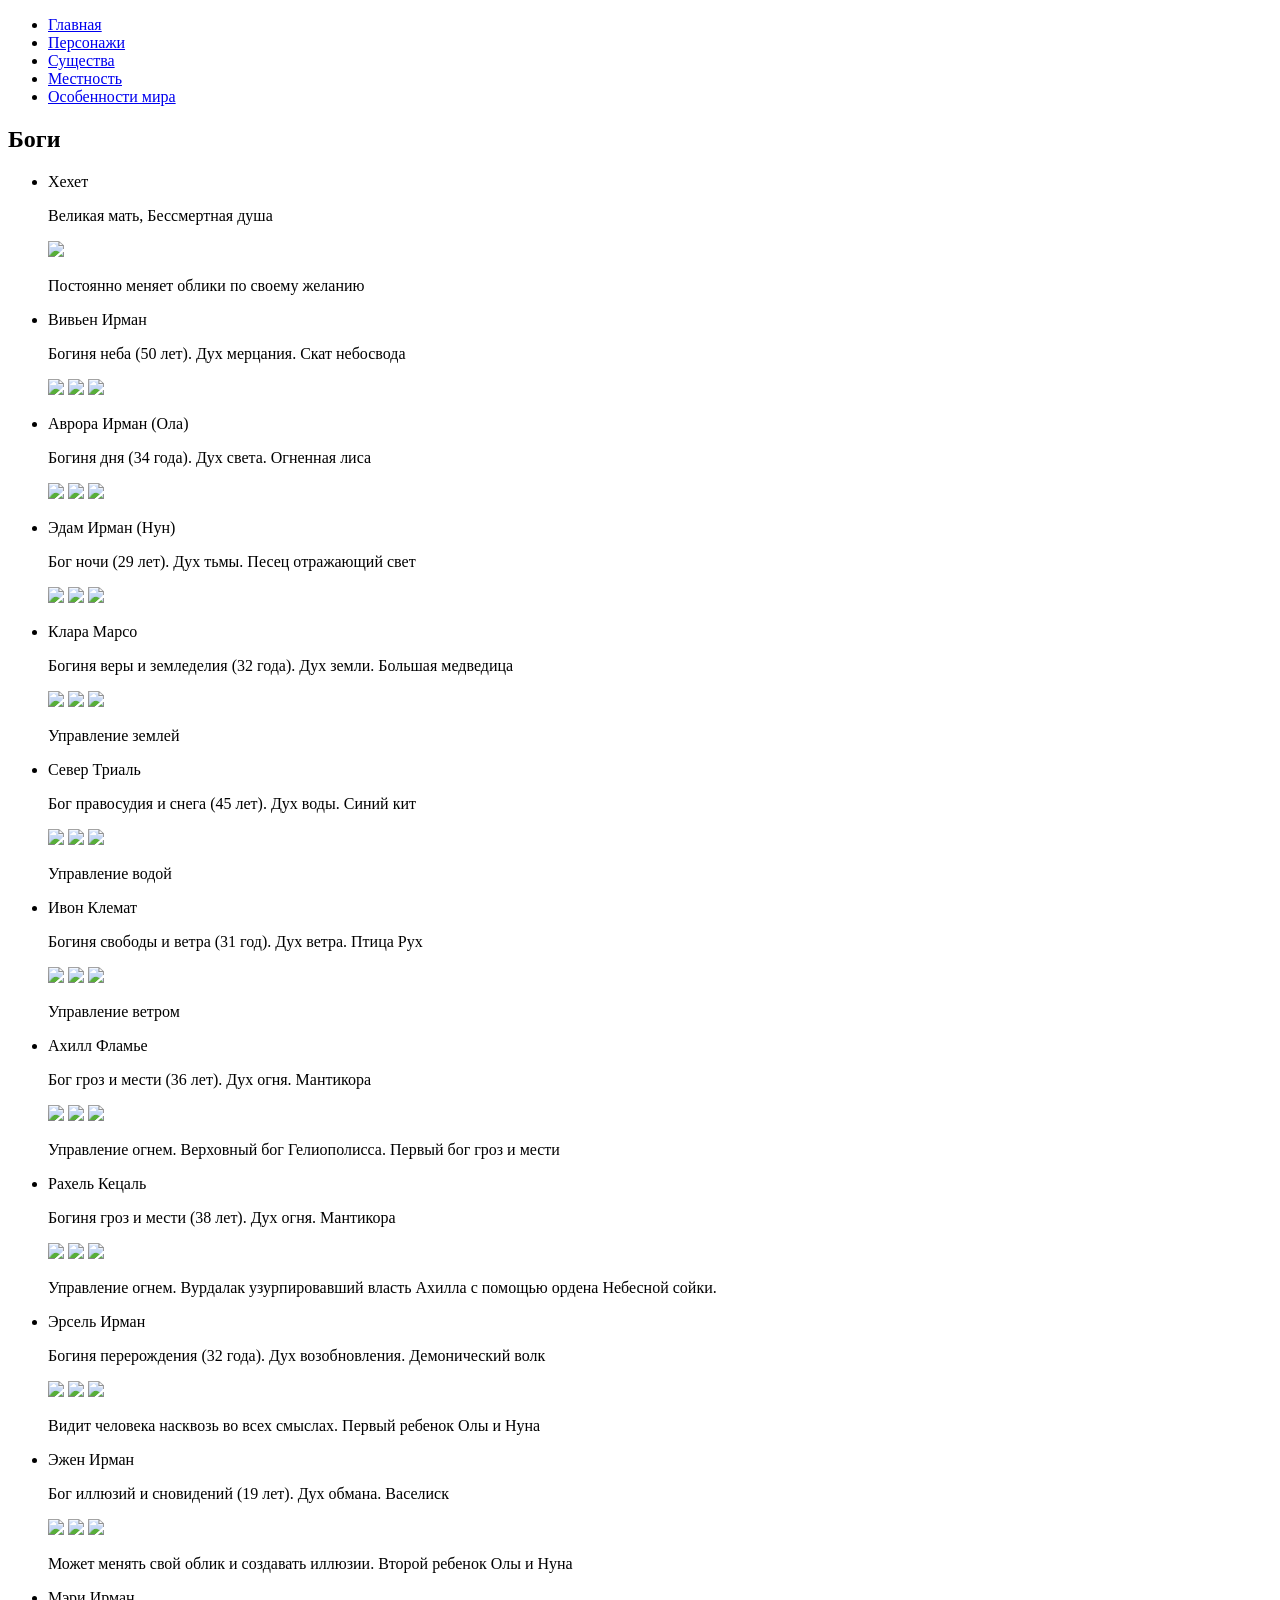
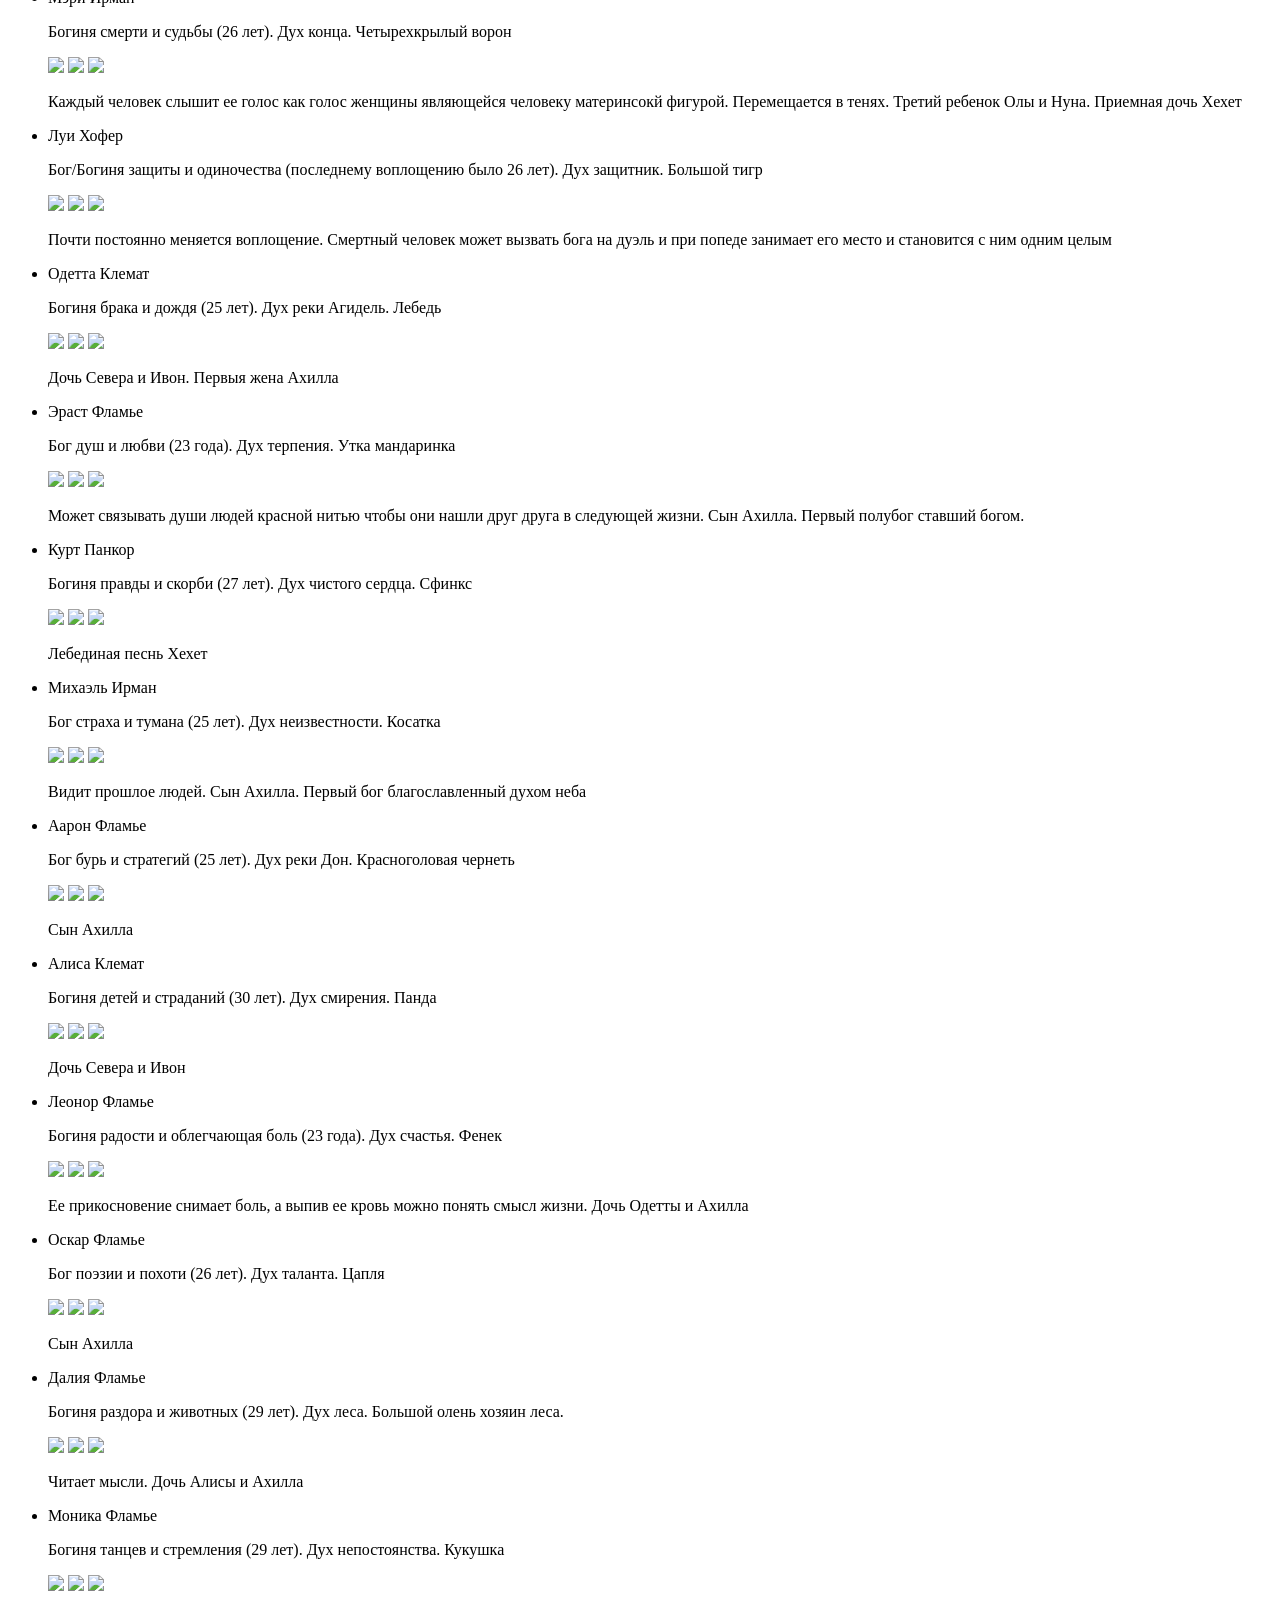
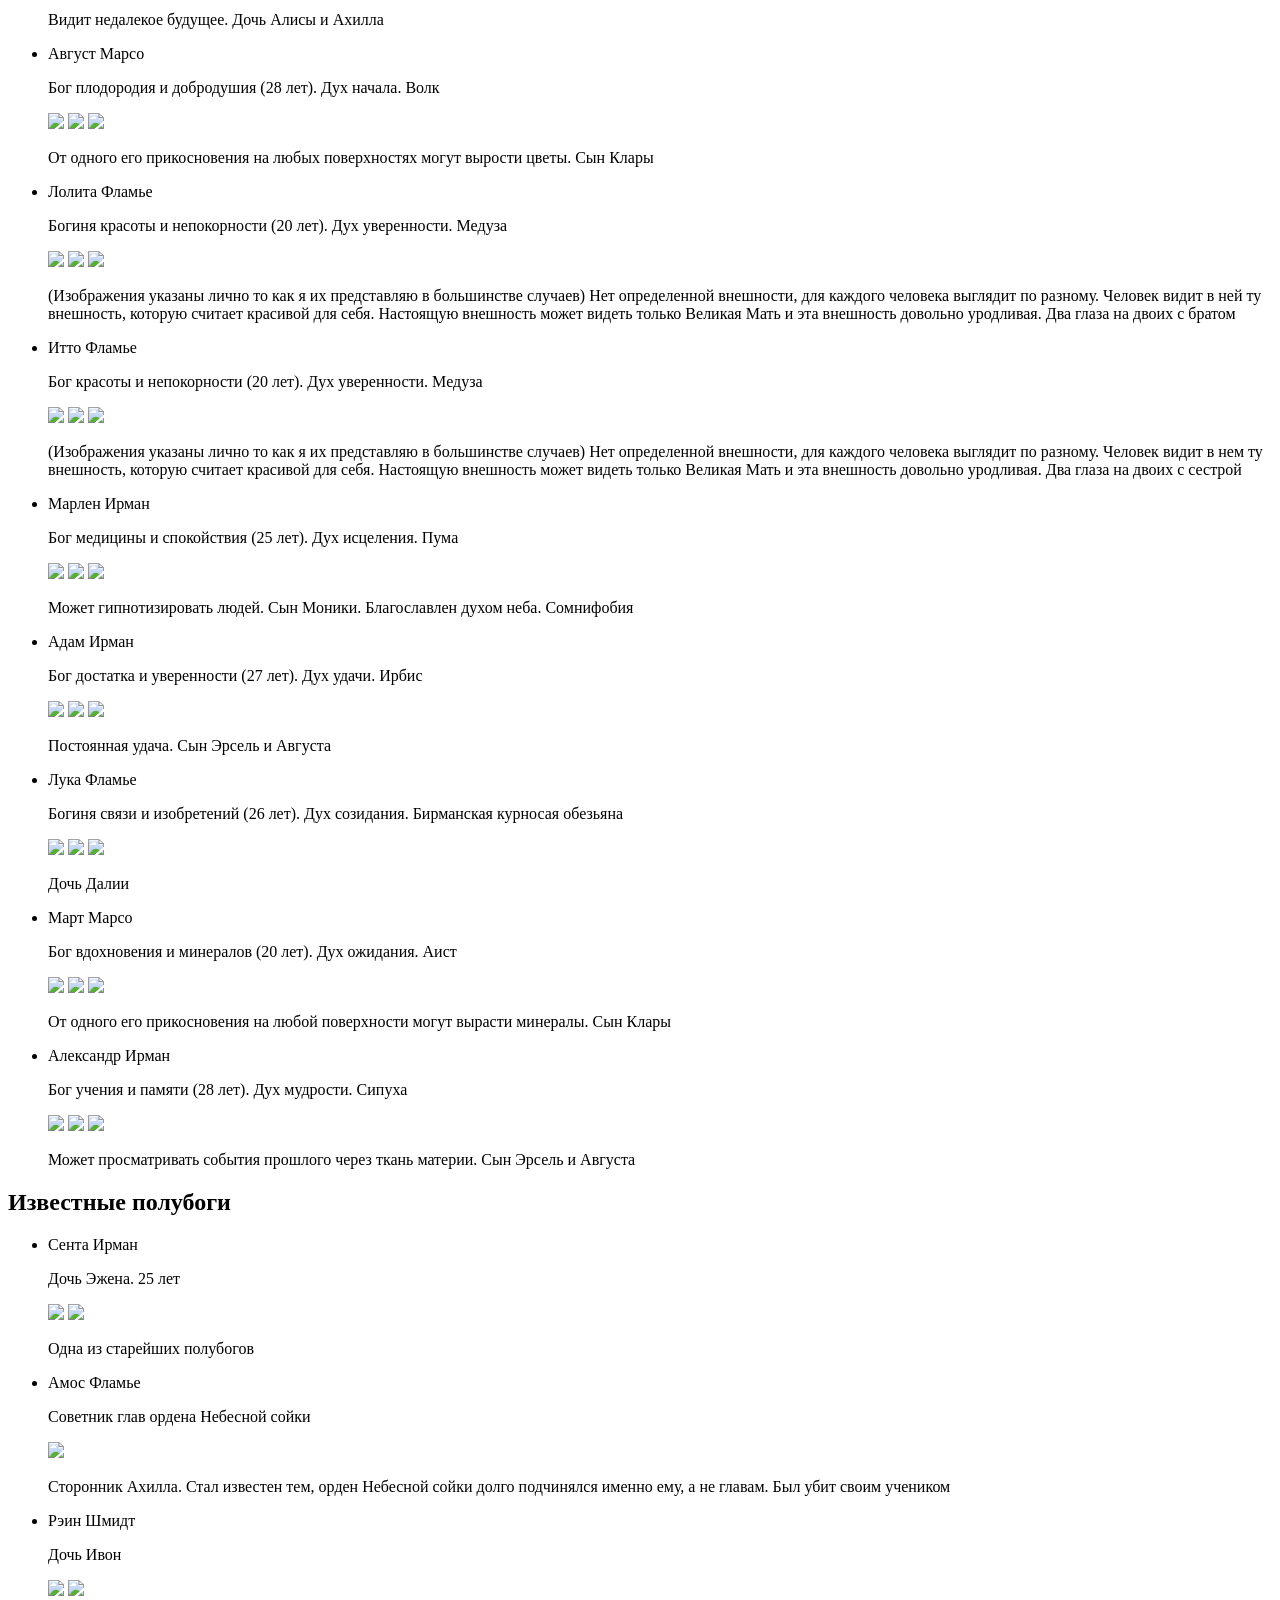
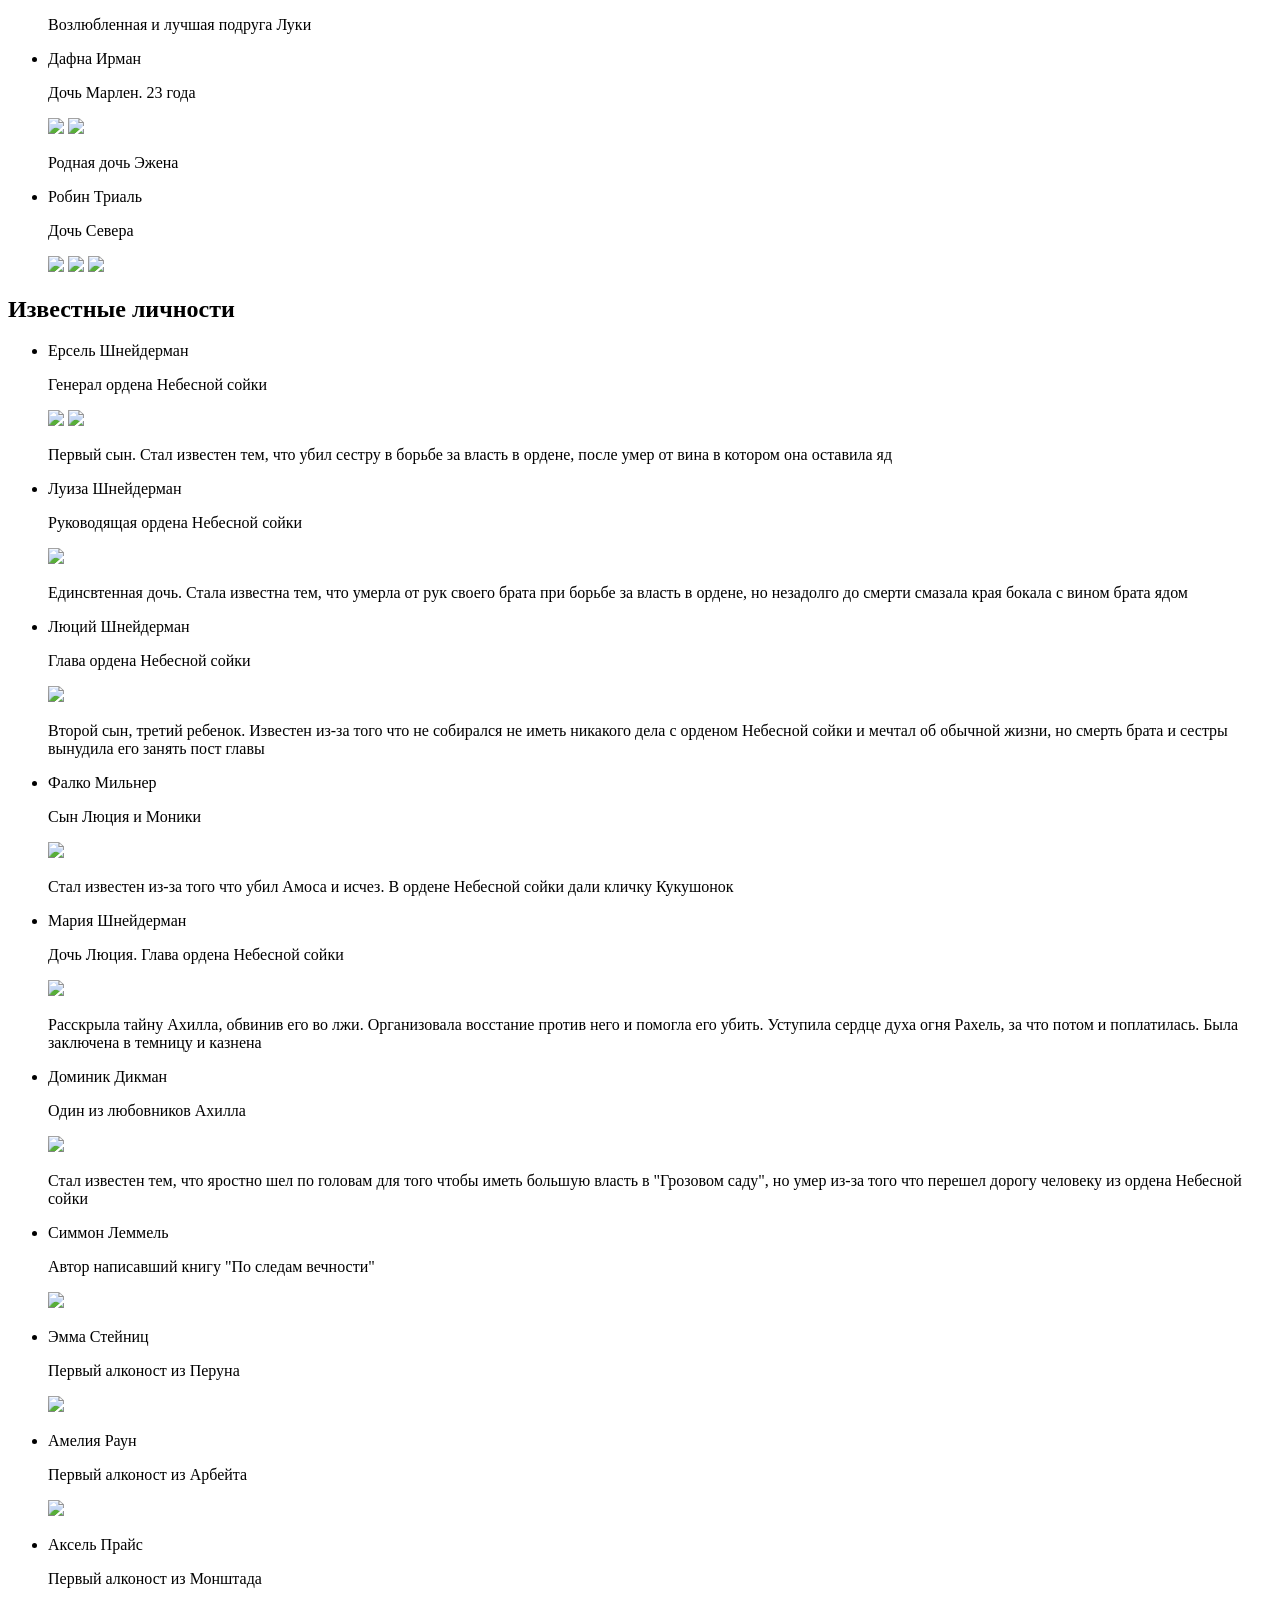
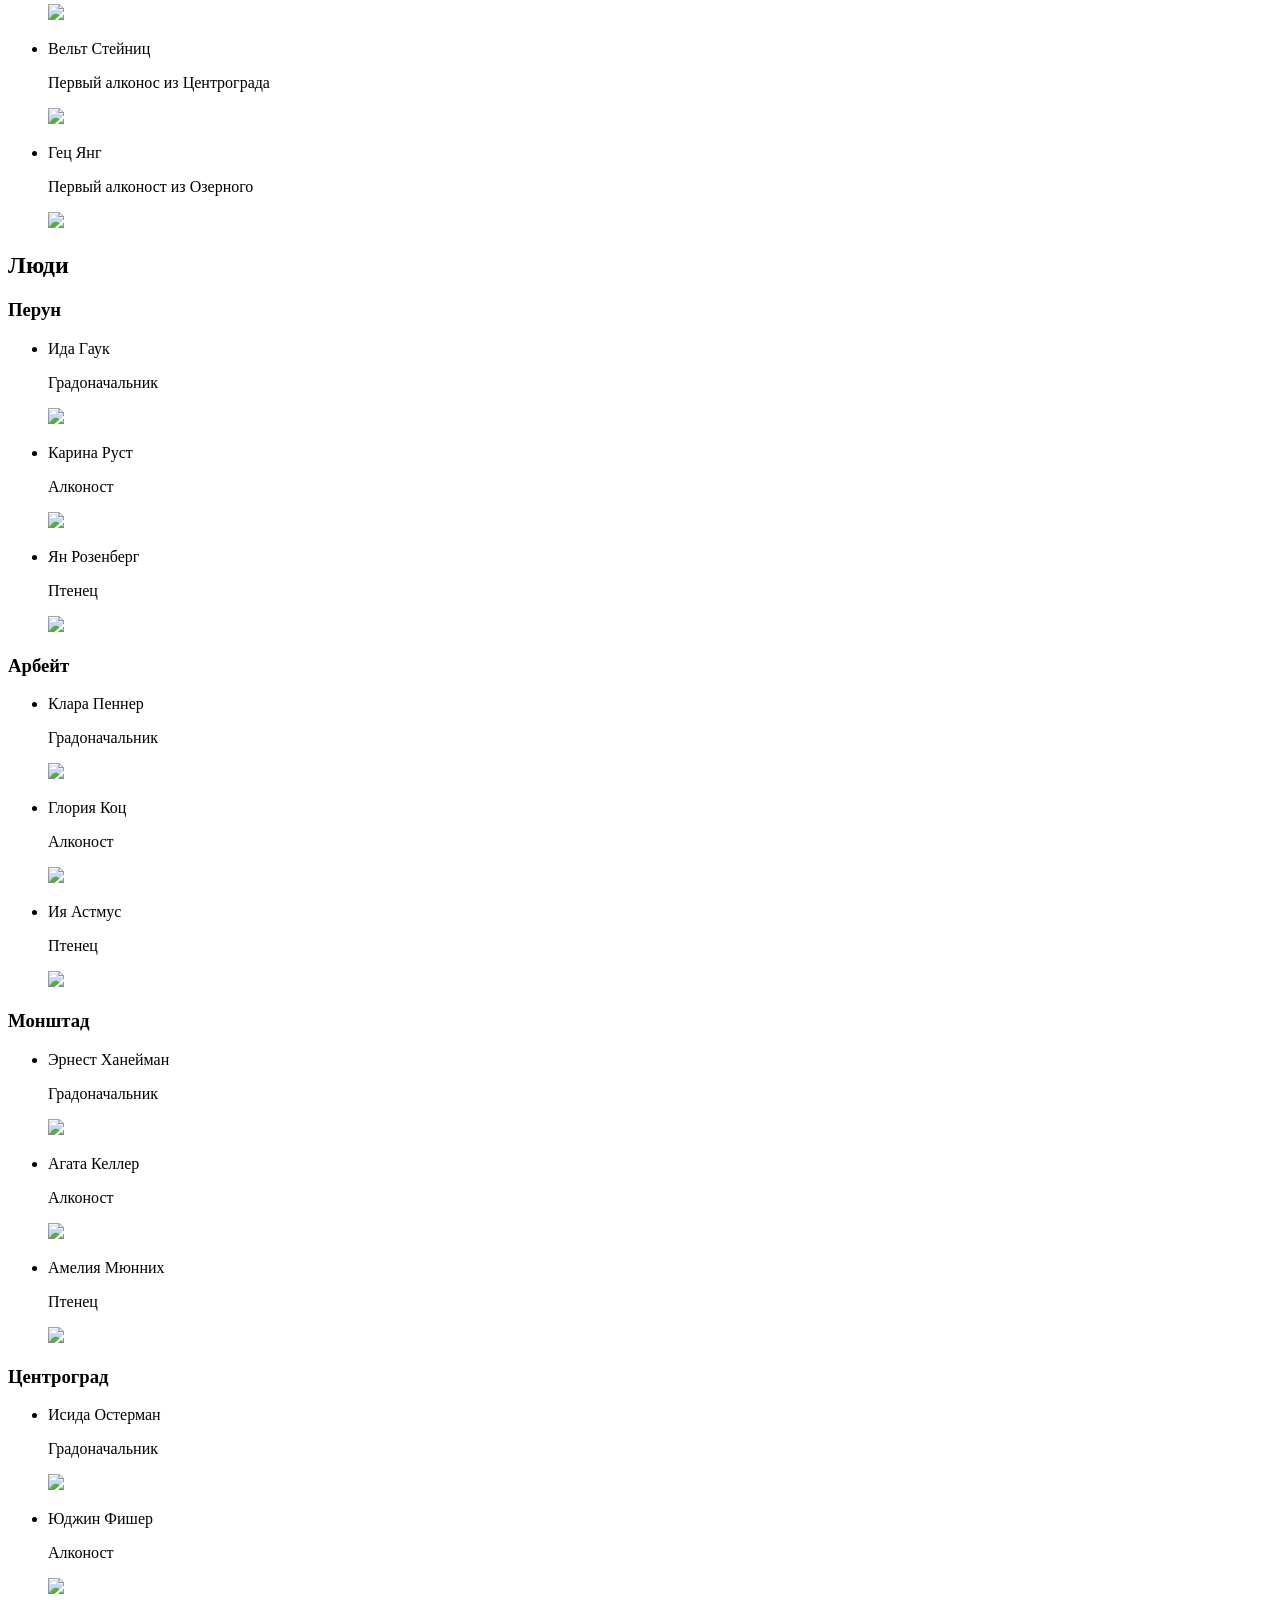
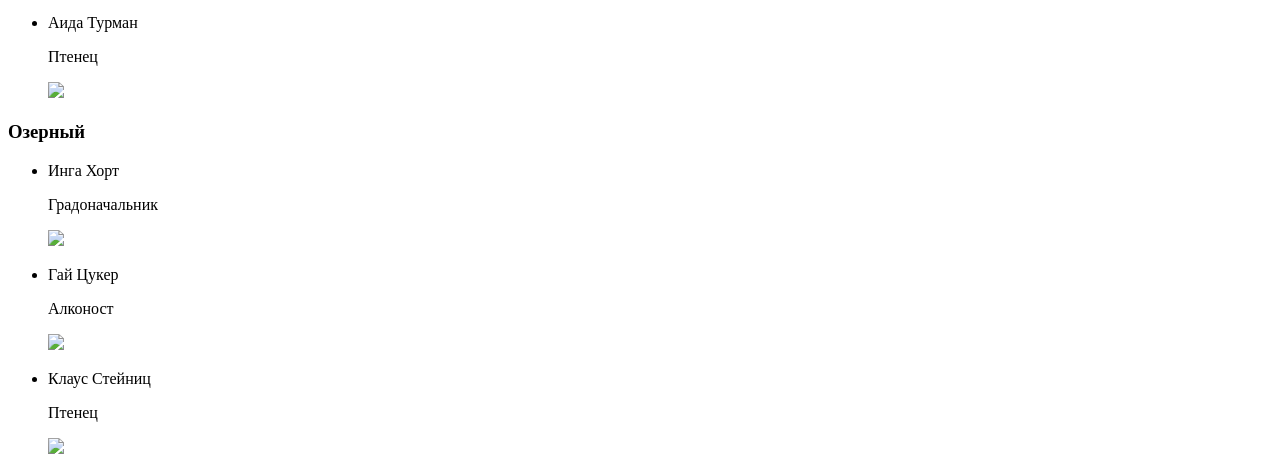
==== character.html @ 0b693012 "Странички" ====
<!DOCTYPE html>
<html lang="ru">
<head>
    <meta charset="UTF-8">
    <meta name="viewport" content="width=device-width, initial-scale=1.0">
    <title>Through the Mist to touch the Sea</title>
    <link rel="stylesheet" href="styles/styleMain.css">
    <link rel="stylesheet" href="styles/styleCharacter.css">
</head>
<body>
    <header>
        <div class="headerContant">
            <ul class="menu">
                <li><a class="menuLi" href="index.html">Главная</a></li>
                <li><a class="menuLi" href="character.html">Персонажи</a></li>
                <li><a class="menuLi" href="creatures.html">Существа</a></li>
                <li><a class="menuLi" href="terrain.html">Местность</a></li>
                <li><a class="menuLi" href="features.html">Особенности мира</a></li>
            </ul>
        </div>
    </header>
    <div>
        <h2>Боги</h2>
        <ul class="list">
            <li class="chr">
                <a class="name">Хехет</a>
                <p class="about">Великая мать, Бессмертная душа</p>
                <img src="images/Hehet.jpg" class="appearance">
                <img src="" class="other"> <!--может быть не заполнено-->
                <p class="maybe">Постоянно меняет облики по своему желанию</p> <!--может быть не заполнено-->
            </li>
            <li class="chr">
                <a class="name">Вивьен Ирман</a>
                <p class="about">Богиня неба (50 лет). Дух мерцания. Скат небосвода</p>
                <img src="image/Viv.jpg" class="appearance">
                <img src="image/VivEye.jpg" class="eyes">
                <img src="image/skat.jpg" class="animal">
                <img src="" class="other"> <!--может быть не заполнено-->
                <p class="maybe"></p> <!--может быть не заполнено-->
            </li>
            <li class="chr">
                <a class="name">Аврора Ирман (Ола)</a>
                <p class="about">Богиня дня (34 года). Дух света. Огненная лиса</p>
                <img src="images/Avrora.jpg" class="appearance">
                <img src="images/AvroraEye.jpg" class="eyes">
                <img src="images/fireFox.jpg" class="animal">
                <img src="" class="other"> <!--может быть не заполнено-->
                <p class="maybe"></p> <!--может быть не заполнено-->
            </li>
            <li class="chr">
                <a class="name">Эдам Ирман (Нун)</a>
                <p class="about">Бог ночи (29 лет). Дух тьмы. Песец отражающий свет</p>
                <img src="images/Edam.jpg" class="appearance">
                <img src="images/EdamEye.jpg" class="eyes">
                <img src="image/snowFox.jpg" class="animal">
                <img src="" class="other"> <!--может быть не заполнено-->
                <p class="maybe"></p> <!--может быть не заполнено-->
            </li>
            <li class="chr">
                <a class="name">Клара Марсо</a>
                <p class="about">Богиня веры и земледелия (32 года). Дух земли. Большая медведица</p>
                <img src="images/Clara.jpg" class="appearance">
                <img src="images/ClaraEye.jpg" class="eyes">
                <img src="images/bigBear.jpg" class="animal">
                <img src="" class="other"> <!--может быть не заполнено-->
                <p class="maybe">Управление землей</p> <!--может быть не заполнено-->
            </li>
            <li class="chr">
                <a class="name">Север Триаль</a>
                <p class="about">Бог правосудия и снега (45 лет). Дух воды. Синий кит</p>
                <img src="image/Sever.jpg" class="appearance">
                <img src="image/SeverEye.jpg" class="eyes">
                <img src="images/blueKit.jpg" class="animal">
                <img src="" class="other"> <!--может быть не заполнено-->
                <p class="maybe">Управление водой</p> <!--может быть не заполнено-->
            </li>
            <li class="chr">
                <a class="name">Ивон Клемат</a>
                <p class="about">Богиня свободы и ветра (31 год). Дух ветра. Птица Рух</p>
                <img src="images/Ivon.jpg" class="appearance">
                <img src="images/IvonEye.jpg" class="eyes">
                <img src="image/Ruch.jpg" class="animal">
                <img src="" class="other"> <!--может быть не заполнено-->
                <p class="maybe">Управление ветром</p> <!--может быть не заполнено-->
            </li>
            <li class="chr">
                <a class="name">Ахилл Фламье</a>
                <p class="about">Бог гроз и мести (36 лет). Дух огня. Мантикора</p>
                <img src="images/Ahill.jpg" class="appearance">
                <img src="images/AhillEye.jpg" class="eyes">
                <img src="image/mantikora.jpg" class="animal">
                <img src="" class="other"> <!--может быть не заполнено-->
                <p class="maybe">Управление огнем. Верховный бог Гелиополисса. Первый бог гроз и мести</p> <!--может быть не заполнено-->
            </li>
            <li class="chr">
                <a class="name">Рахель Кецаль</a>
                <p class="about">Богиня гроз и мести (38 лет). Дух огня. Мантикора</p>
                <img src="image/Rahel.jpg" class="appearance">
                <img src="images/AhillEye.jpg" class="eyes">
                <img src="image/mantikora.jpg" class="animal">
                <img src="" class="other"> <!--может быть не заполнено-->
                <p class="maybe">Управление огнем. Вурдалак узурпировавший власть Ахилла с помощью ордена Небесной сойки.</p> <!--может быть не заполнено-->
            </li>
            <li class="chr">
                <a class="name">Эрсель Ирман</a>
                <p class="about">Богиня перерождения (32 года). Дух возобновления. Демонический волк</p>
                <img src="images/Ersel.jpg"" class="appearance">
                <img src="images/ErselEye.jpg" class="eyes">
                <img src="images/DemonVolf.jpg" class="animal">
                <img src="" class="other"> <!--может быть не заполнено-->
                <p class="maybe">Видит человека насквозь во всех смыслах. Первый ребенок Олы и Нуна</p> <!--может быть не заполнено-->
            </li>
            <li class="chr">
                <a class="name">Эжен Ирман</a>
                <p class="about">Бог иллюзий и сновидений (19 лет). Дух обмана. Васелиск</p>
                <img src="images/Ejen.jpg" class="appearance">
                <img src="images/EjenEye.jpg" class="eyes">
                <img src="image/Vaselisk.jpg" class="animal">
                <img src="" class="other"> <!--может быть не заполнено-->
                <p class="maybe">Может менять свой облик и создавать иллюзии. Второй ребенок Олы и Нуна</p> <!--может быть не заполнено-->
            </li>
            <li class="chr">
                <a class="name">Мэри Ирман</a>
                <p class="about">Богиня смерти и судьбы (26 лет). Дух конца. Четырехкрылый ворон</p>
                <img src="image/Meri.jpg" class="appearance">
                <img src="image/MeriEye.jpg" class="eyes">
                <img src="images/Crov.jpg" class="animal">
                <img src="" class="other"> <!--может быть не заполнено-->
                <p class="maybe">Каждый человек слышит ее голос как голос женщины являющейся человеку материнсокй фигурой. Перемещается в тенях. Третий ребенок Олы и Нуна. Приемная дочь Хехет</p> <!--может быть не заполнено-->
            </li>
            <li class="chr">
                <a class="name">Луи Хофер</a>
                <p class="about">Бог/Богиня защиты и одиночества (последнему воплощению было 26 лет). Дух защитник. Большой тигр</p>
                <img src="image/Lui.jpg" class="appearance">
                <img src="image/LuiEye.jpg" class="eyes">
                <img src="image/tigar.jpg" class="animal">
                <img src="" class="other"> <!--может быть не заполнено-->
                <p class="maybe">Почти постоянно меняется воплощение. Смертный человек может вызвать бога на дуэль и при попеде занимает его место и становится с ним одним целым</p> <!--может быть не заполнено-->
            </li>
            <li class="chr">
                <a class="name">Одетта Клемат</a>
                <p class="about">Богиня брака и дождя (25 лет). Дух реки Агидель. Лебедь</p>
                <img src="image/Odetta.jpg" class="appearance">
                <img src="image/OdettaEye.jpg" class="eyes">
                <img src="image/Sworm.jpg" class="animal">
                <img src="" class="other"> <!--может быть не заполнено-->
                <p class="maybe">Дочь Севера и Ивон. Первыя жена Ахилла</p> <!--может быть не заполнено-->
            </li>
            <li class="chr">
                <a class="name">Эраст Фламье</a>
                <p class="about">Бог душ и любви (23 года). Дух терпения. Утка мандаринка</p>
                <img src="images/Erast.jpg" class="appearance">
                <img src="images/ErastEye.jpg" class="eyes">
                <img src="image/Mandarinka.jpg" class="animal">
                <img src="" class="other"> <!--может быть не заполнено-->
                <p class="maybe">Может связывать души людей красной нитью чтобы они нашли друг друга в следующей жизни. Сын Ахилла. Первый полубог ставший богом.</p> <!--может быть не заполнено-->
            </li>
            <li class="chr">
                <a class="name">Курт Панкор</a>
                <p class="about">Богиня правды и скорби (27 лет). Дух чистого сердца. Сфинкс</p>
                <img src="images/Curt.jpg" class="appearance">
                <img src="images/CurtEye.jpg" class="eyes">
                <img src="image/Sphynx.jpg" class="animal">
                <img src="" class="other"> <!--может быть не заполнено-->
                <p class="maybe">Лебединая песнь Хехет</p> <!--может быть не заполнено-->
            </li>
            <li class="chr">
                <a class="name">Михаэль Ирман</a>
                <p class="about">Бог страха и тумана (25 лет). Дух неизвестности. Косатка</p>
                <img src="image/Mihael.jpg" class="appearance">
                <img src="image/MichaelEye.jpg" class="eyes">
                <img src="image/orca.jpg" class="animal">
                <img src="" class="other"> <!--может быть не заполнено-->
                <p class="maybe">Видит прошлое людей. Сын Ахилла. Первый бог благославленный духом неба</p> <!--может быть не заполнено-->
            </li>
            <li class="chr">
                <a class="name">Аарон Фламье</a>
                <p class="about">Бог бурь и стратегий (25 лет). Дух реки Дон. Красноголовая чернеть</p>
                <img src="images/Aaron.jpg" class="appearance">
                <img src="images/AaronEye.jpg" class="eyes">
                <img src="images/Chernet.jpg" class="animal">
                <img src="" class="other"> <!--может быть не заполнено-->
                <p class="maybe">Сын Ахилла</p> <!--может быть не заполнено-->
            </li>
            <li class="chr">
                <a class="name">Алиса Клемат</a>
                <p class="about">Богиня детей и страданий (30 лет). Дух смирения. Панда</p>
                <img src="images/Alice.jpg" class="appearance">
                <img src="images/AliceEye.jpg" class="eyes">
                <img src="image/Panda.jpg" class="animal">
                <img src="" class="other"> <!--может быть не заполнено-->
                <p class="maybe">Дочь Севера и Ивон</p> <!--может быть не заполнено-->
            </li>
            <li class="chr">
                <a class="name">Леонор Фламье</a>
                <p class="about">Богиня радости и облегчающая боль (23 года). Дух счастья. Фенек</p>
                <img src="images/Leonor.jpg" class="appearance">
                <img src="images/LeonorEye.jpg" class="eyes">
                <img src="images/fenek.jpg" class="animal">
                <img src="" class="other"> <!--может быть не заполнено-->
                <p class="maybe">Ее прикосновение снимает боль, а выпив ее кровь можно понять смысл жизни. Дочь Одетты и Ахилла</p> <!--может быть не заполнено-->
            </li>
            <li class="chr">
                <a class="name">Оскар Фламье</a>
                <p class="about">Бог поэзии и похоти (26 лет). Дух таланта. Цапля</p>
                <img src="image/Oskar.jpg" class="appearance">
                <img src="image/OskarEye.jpg" class="eyes">
                <img src="image/qaplya.jpg" class="animal">
                <img src="" class="other"> <!--может быть не заполнено-->
                <p class="maybe">Сын Ахилла</p> <!--может быть не заполнено-->
            </li>
            <li class="chr">
                <a class="name">Далия Фламье</a>
                <p class="about">Богиня раздора и животных (29 лет). Дух леса. Большой олень хозяин леса.</p>
                <img src="images/Dalia.jpg" class="appearance">
                <img src="images/DaliaEye.jpg" class="eyes">
                <img src="images/HostOfForest.jpg" class="animal">
                <img src="" class="other"> <!--может быть не заполнено-->
                <p class="maybe">Читает мысли. Дочь Алисы и Ахилла</p> <!--может быть не заполнено-->
            </li>
            <li class="chr">
                <a class="name">Моника Фламье</a>
                <p class="about">Богиня танцев и стремления (29 лет). Дух непостоянства. Кукушка</p>
                <img src="image/Monika.jpg" class="appearance">
                <img src="image/MonikaEye.jpg" class="eyes">
                <img src="images/Kukushka.jpg" class="animal">
                <img src="" class="other"> <!--может быть не заполнено-->
                <p class="maybe">Видит недалекое будущее. Дочь Алисы и Ахилла</p> <!--может быть не заполнено-->
            </li>
            <li class="chr">
                <a class="name">Август Марсо</a>
                <p class="about">Бог плодородия и добродушия (28 лет). Дух начала. Волк</p>
                <img src="images/Avgust.jpg" class="appearance">
                <img src="images/AvgustEye.jpg" class="eyes">
                <img src="image/wolf.jpg" class="animal">
                <img src="" class="other"> <!--может быть не заполнено-->
                <p class="maybe">От одного его прикосновения на любых поверхностях могут вырости цветы. Сын Клары</p> <!--может быть не заполнено-->
            </li>
            <li class="chr">
                <a class="name">Лолита Фламье</a>
                <p class="about">Богиня красоты и непокорности (20 лет). Дух уверенности. Медуза</p>
                <img src="image/Lolita.jpg" class="appearance">
                <img src="image/LolitaAndIttoEye.jpg" class="eyes">
                <img src="images/jellyfish.jpg" class="animal">
                <img src="" class="other"> <!--может быть не заполнено-->
                <p class="maybe">(Изображения указаны лично то как я их представляю в большинстве случаев) Нет определенной внешности, для каждого человека выглядит по разному. Человек видит в ней ту внешность, которую считает красивой для себя. Настоящую внешность может видеть только Великая Мать и эта внешность довольно уродливая. Два глаза на двоих с братом</p> <!--может быть не заполнено-->
            </li>
            <li class="chr">
                <a class="name">Итто Фламье</a>
                <p class="about">Бог красоты и непокорности (20 лет). Дух уверенности. Медуза</p>
                <img src="images/Itto.jpg" class="appearance">
                <img src="image/LolitaAndIttoEye.jpg" class="eyes">
                <img src="images/jellyfish.jpg" class="animal">
                <img src="" class="other"> <!--может быть не заполнено-->
                <p class="maybe">(Изображения указаны лично то как я их представляю в большинстве случаев) Нет определенной внешности, для каждого человека выглядит по разному. Человек видит в нем ту внешность, которую считает красивой для себя. Настоящую внешность может видеть только Великая Мать и эта внешность довольно уродливая. Два глаза на двоих с сестрой</p> <!--может быть не заполнено-->
            </li>
            <li class="chr">
                <a class="name">Марлен Ирман</a>
                <p class="about">Бог медицины и спокойствия (25 лет). Дух исцеления. Пума</p>
                <img src="image/Marlen.jpg" class="appearance">
                <img src="image/MarlenEye.jpg" class="eyes">
                <img src="image/Puma.jpg" class="animal">
                <img src="" class="other"> <!--может быть не заполнено-->
                <p class="maybe">Может гипнотизировать людей. Сын Моники. Благославлен духом неба. Сомнифобия</p> <!--может быть не заполнено-->
            </li>
            <li class="chr">
                <a class="name">Адам Ирман</a>
                <p class="about">Бог достатка и уверенности (27 лет). Дух удачи. Ирбис</p>
                <img src="images/Adam.jpg" class="appearance">
                <img src="images/AdamEye.jpg" class="eyes">
                <img src="image/snowLeopard.jpg" class="animal">
                <img src="" class="other"> <!--может быть не заполнено-->
                <p class="maybe">Постоянная удача. Сын Эрсель и Августа</p> <!--может быть не заполнено-->
            </li>
            <li class="chr">
                <a class="name">Лука Фламье</a>
                <p class="about">Богиня связи и изобретений (26 лет). Дух созидания. Бирманская курносая обезьяна</p>
                <img src="image/Luka.jpg" class="appearance">
                <img src="image/LukaEye.jpg" class="eyes">
                <img src="image/monkey.jpg" class="animal">
                <img src="" class="other"> <!--может быть не заполнено-->
                <p class="maybe">Дочь Далии</p> <!--может быть не заполнено-->
            </li>
            <li class="chr">
                <a class="name">Март Марсо</a>
                <p class="about">Бог вдохновения и минералов (20 лет). Дух ожидания. Аист</p>
                <img src="image/Mart.jpg" class="appearance">
                <img src="image/MartEye.jpg" class="eyes">
                <img src="images/aist.jpg" class="animal">
                <img src="" class="other"> <!--может быть не заполнено-->
                <p class="maybe">От одного его прикосновения на любой поверхности могут вырасти минералы. Сын Клары</p> <!--может быть не заполнено-->
            </li>
            <li class="chr">
                <a class="name">Александр Ирман</a>
                <p class="about">Бог учения и памяти (28 лет). Дух мудрости. Сипуха</p>
                <img src="images/Alex.jpg" class="appearance">
                <img src="images/AlexEye.jpg" class="eyes">
                <img src="image/owl.jpg" class="animal">
                <img src="" class="other"> <!--может быть не заполнено-->
                <p class="maybe">Может просматривать события прошлого через ткань материи. Сын Эрсель и Августа</p> <!--может быть не заполнено-->
            </li>
        </ul>
        <h2>Известные полубоги</h2>
        <ul class="list">
            <li class="chr">
                <a class="name">Сента Ирман</a>
                <p class="about">Дочь Эжена. 25 лет</p>
                <img src="image/Senta.jpg" class="appearance">
                <img src="image/SentaEye.jpg" class="eyes">
                <img src="" class="other"> <!--может быть не заполнено-->
                <p class="maybe">Одна из старейших полубогов</p> <!--может быть не заполнено-->
            </li>
            <li class="chr">
                <a class="name">Амос Фламье</a>
                <p class="about">Советник глав ордена Небесной сойки</p>
                <img src="images/Amos.jpg" class="appearance">
                <img src="" class="eyes">
                <img src="" class="other"> <!--может быть не заполнено-->
                <p class="maybe">Сторонник Ахилла. Стал известен тем, орден Небесной сойки долго подчинялся именно ему, а не главам. Был убит своим учеником</p> <!--может быть не заполнено-->
            </li>
            <li class="chr">
                <a class="name">Рэин Шмидт</a>
                <p class="about">Дочь Ивон</p>
                <img src="image/Rain.jpg" class="appearance">
                <img src="image/RainEye.jpg" class="eyes">
                <img src="" class="other"> <!--может быть не заполнено-->
                <p class="maybe">Возлюбленная и лучшая подруга Луки</p> <!--может быть не заполнено-->
            </li>
            <li class="chr">
                <a class="name">Дафна Ирман</a>
                <p class="about">Дочь Марлен. 23 года</p>
                <img src="images/Dafna.jpg" class="appearance">
                <img src="images/DafnaEye.jpg" class="eyes">
                <img src="" class="other"> <!--может быть не заполнено-->
                <p class="maybe">Родная дочь Эжена</p> <!--может быть не заполнено-->
            </li>
            <li class="chr">
                <a class="name">Робин Триаль</a>
                <p class="about">Дочь Севера</p>
                <img src="image/Robin.jpg" class="appearance">
                <img src="image/RobinEye.jpg" class="eyes">
                <img src="image/Robin2.jpg" class="animal"> <!--может быть не заполнено-->
                <p class="maybe"></p> <!--может быть не заполнено-->
            </li>
        </ul>
        <h2>Известные личности</h2>
        <ul class="list">
            <li class="chr">
                <a class="name">Ерсель Шнейдерман</a>
                <p class="about">Генерал ордена Небесной сойки</p>
                <img src="images/Eresel.jpg" class="appearance">
                <img src="images/Eresel2.jpg" class="eyes">
                <img src="" class="other"> <!--может быть не заполнено-->
                <p class="maybe">Первый сын. Стал известен тем, что убил сестру в борьбе за власть в ордене, после умер от вина в котором она оставила яд</p> <!--может быть не заполнено-->
            </li>
            <li class="chr">
                <a class="name">Луиза Шнейдерман</a>
                <p class="about">Руководящая ордена Небесной сойки</p>
                <img src="image/luiza.jpg" class="appearance">
                <img src="" class="eyes">
                <img src="" class="other"> <!--может быть не заполнено-->
                <p class="maybe">Единсвтенная дочь. Стала известна тем, что умерла от рук своего брата при борьбе за власть в ордене, но незадолго до смерти смазала края бокала с вином брата ядом</p> <!--может быть не заполнено-->
            </li>
            <li class="chr">
                <a class="name">Люций Шнейдерман</a>
                <p class="about">Глава ордена Небесной сойки</p>
                <img src="image/Luciy.jpg" class="appearance">
                <img src="" class="eyes">
                <img src="" class="other"> <!--может быть не заполнено-->
                <p class="maybe">Второй сын, третий ребенок. Известен из-за того что не собирался не иметь никакого дела с орденом Небесной сойки и мечтал об обычной жизни, но смерть брата и сестры вынудила его занять пост главы</p> <!--может быть не заполнено-->
            </li>
            <li class="chr">
                <a class="name">Фалко Мильнер</a>
                <p class="about">Сын Люция и Моники</p>
                <img src="images/Falko.jpg" class="appearance">
                <img src="" class="eyes">
                <img src="" class="other"> <!--может быть не заполнено-->
                <p class="maybe">Стал известен из-за того что убил Амоса и исчез. В ордене Небесной сойки дали кличку Кукушонок</p> <!--может быть не заполнено-->
            </li>
            <li class="chr">
                <a class="name">Мария Шнейдерман</a>
                <p class="about">Дочь Люция. Глава ордена Небесной сойки</p>
                <img src="image/Maria.jpg" class="appearance">
                <img src="" class="eyes">
                <img src="" class="other"> <!--может быть не заполнено-->
                <p class="maybe">Расскрыла тайну Ахилла, обвинив его во лжи. Организовала восстание против него и помогла его убить. Уступила сердце духа огня Рахель, за что потом и поплатилась. Была заключена в темницу и казнена</p> <!--может быть не заполнено-->
            </li>
            <li class="chr">
                <a class="name">Доминик Дикман</a>
                <p class="about">Один из любовников Ахилла</p>
                <img src="images/Dominik.jpg" class="appearance">
                <img src="" class="eyes">
                <img src="" class="other"> <!--может быть не заполнено-->
                <p class="maybe">Стал известен тем, что яростно шел по головам для того чтобы иметь большую власть в "Грозовом саду", но умер из-за того что перешел дорогу человеку из ордена Небесной сойки</p> <!--может быть не заполнено-->
            </li>
            <li class="chr">
                <a class="name">Симмон Леммель</a>
                <p class="about">Автор написавший книгу "По следам вечности"</p>
                <img src="image/Simon.jpg" class="appearance">
                <img src="" class="eyes">
                <img src="" class="other"> <!--может быть не заполнено-->
                <p class="maybe"></p> <!--может быть не заполнено-->
            </li>
            <li class="chr">
                <a class="name">Эмма Стейниц</a>
                <p class="about">Первый алконост из Перуна</p>
                <img src="images/Emma.jpg" class="appearance">
                <img src="" class="eyes">
                <img src="" class="other"> <!--может быть не заполнено-->
                <p class="maybe"></p> <!--может быть не заполнено-->
            </li>
            <li class="chr">
                <a class="name">Амелия Раун</a>
                <p class="about">Первый алконост из Арбейта</p>
                <img src="images/Amelia1.jpg" class="appearance">
                <img src="" class="eyes">
                <img src="" class="other"> <!--может быть не заполнено-->
                <p class="maybe"></p> <!--может быть не заполнено-->
            </li>
            <li class="chr">
                <a class="name">Аксель Прайс</a>
                <p class="about">Первый алконост из Монштада</p>
                <img src="images/Acsel.jpg" class="appearance">
                <img src="" class="eyes">
                <img src="" class="other"> <!--может быть не заполнено-->
                <p class="maybe"></p> <!--может быть не заполнено-->
            </li>
            <li class="chr">
                <a class="name">Вельт Стейниц</a>
                <p class="about">Первый алконос из Центрограда</p>
                <img src="image/Velt.jpg" class="appearance">
                <img src="" class="eyes">
                <img src="" class="other"> <!--может быть не заполнено-->
                <p class="maybe"></p> <!--может быть не заполнено-->
            </li>
            <li class="chr">
                <a class="name">Гец Янг</a>
                <p class="about">Первый алконост из Озерного</p>
                <img src="images/Gec.jpg" class="appearance">
                <img src="" class="eyes">
                <img src="" class="other"> <!--может быть не заполнено-->
                <p class="maybe"></p> <!--может быть не заполнено-->
            </li>
        </ul>
        <h2>Люди</h2>
        <h3>Перун</h3>
        <ul class="list">
            <li class="chr">
                <a class="name">Ида Гаук</a>
                <p class="about">Градоначальник</p>
                <img src="images/Ida.jpg" class="appearance">
                <img src="" class="eyes">
                <img src="" class="other"> <!--может быть не заполнено-->
                <p class="maybe"></p> <!--может быть не заполнено-->
            </li>
            <li class="chr">
                <a class="name">Карина Руст</a>
                <p class="about">Алконост</p>
                <img src="images/Karina.jpg" class="appearance">
                <img src="" class="eyes">
                <img src="" class="other"> <!--может быть не заполнено-->
                <p class="maybe"></p> <!--может быть не заполнено-->
            </li>
            <li class="chr">
                <a class="name">Ян Розенберг</a>
                <p class="about">Птенец</p>
                <img src="image/Yan.jpg" class="appearance">
                <img src="" class="eyes">
                <img src="" class="other"> <!--может быть не заполнено-->
                <p class="maybe"></p> <!--может быть не заполнено-->
            </li>
        </ul>
        <h3>Арбейт</h3>
        <ul class="list">
            <li class="chr">
                <a class="name">Клара Пеннер</a>
                <p class="about">Градоначальник</p>
                <img src="images/Klara.jpg" class="appearance">
                <img src="" class="eyes">
                <img src="" class="other"> <!--может быть не заполнено-->
                <p class="maybe"></p> <!--может быть не заполнено-->
            </li>
            <li class="chr">
                <a class="name">Глория Коц</a>
                <p class="about">Алконост</p>
                <img src="images/Gloria.jpg" class="appearance">
                <img src="" class="eyes">
                <img src="" class="other"> <!--может быть не заполнено-->
                <p class="maybe"></p> <!--может быть не заполнено-->
            </li>
            <li class="chr">
                <a class="name">Ия Астмус</a>
                <p class="about">Птенец</p>
                <img src="images/Iya.jpg" class="appearance">
                <img src="" class="eyes">
                <img src="" class="other"> <!--может быть не заполнено-->
                <p class="maybe"></p> <!--может быть не заполнено-->
            </li>
        </ul>
        <h3>Монштад</h3>
        <ul class="list">
            <li class="chr">
                <a class="name">Эрнест Ханейман</a>
                <p class="about">Градоначальник</p>
                <img src="images/Ernest.jpg" class="appearance">
                <img src="" class="eyes">
                <img src="" class="other"> <!--может быть не заполнено-->
                <p class="maybe"></p> <!--может быть не заполнено-->
            </li>
            <li class="chr">
                <a class="name">Агата Келлер</a>
                <p class="about">Алконост</p>
                <img src="images/Agata.jpg" class="appearance">
                <img src="" class="eyes">
                <img src="" class="other"> <!--может быть не заполнено-->
                <p class="maybe"></p> <!--может быть не заполнено-->
            </li>
            <li class="chr">
                <a class="name">Амелия Мюнних</a>
                <p class="about">Птенец</p>
                <img src="images/Amelia.jpg" class="appearance">
                <img src="" class="eyes">
                <img src="" class="other"> <!--может быть не заполнено-->
                <p class="maybe"></p> <!--может быть не заполнено-->
            </li>
        </ul>
        <h3>Центроград</h3>
        <ul class="list">
            <li class="chr">
                <a class="name">Исида Остерман</a>
                <p class="about">Градоначальник</p>
                <img src="images/Isida.jpg" class="appearance">
                <img src="" class="eyes">
                <img src="" class="other"> <!--может быть не заполнено-->
                <p class="maybe"></p> <!--может быть не заполнено-->
            </li>
            <li class="chr">
                <a class="name">Юджин Фишер</a>
                <p class="about">Алконост</p>
                <img src="image/Yudjin.jpg" class="appearance">
                <img src="" class="eyes">
                <img src="" class="other"> <!--может быть не заполнено-->
                <p class="maybe"></p> <!--может быть не заполнено-->
            </li>
            <li class="chr">
                <a class="name">Аида Турман</a>
                <p class="about">Птенец</p>
                <img src="images/Aida.jpg" class="appearance">
                <img src="" class="eyes">
                <img src="" class="other"> <!--может быть не заполнено-->
                <p class="maybe"></p> <!--может быть не заполнено-->
            </li>
        </ul>
        <h3>Озерный</h3>
        <ul class="list">
            <li class="chr">
                <a class="name">Инга Хорт</a>
                <p class="about">Градоначальник</p>
                <img src="images/Inga.jpg" class="appearance">
                <img src="" class="eyes">
                <img src="" class="other"> <!--может быть не заполнено-->
                <p class="maybe"></p> <!--может быть не заполнено-->
            </li>
            <li class="chr">
                <a class="name">Гай Цукер</a>
                <p class="about">Алконост</p>
                <img src="images/Gai.jpg" class="appearance">
                <img src="" class="eyes">
                <img src="" class="other"> <!--может быть не заполнено-->
                <p class="maybe"></p> <!--может быть не заполнено-->
            </li>
            <li class="chr">
                <a class="name">Клаус Стейниц</a>
                <p class="about">Птенец</p>
                <img src="images/Klaus.jpg" class="appearance">
                <img src="" class="eyes">
                <img src="" class="other"> <!--может быть не заполнено-->
                <p class="maybe"></p> <!--может быть не заполнено-->
            </li>
        </ul>
    </div>    
</body>
</html>
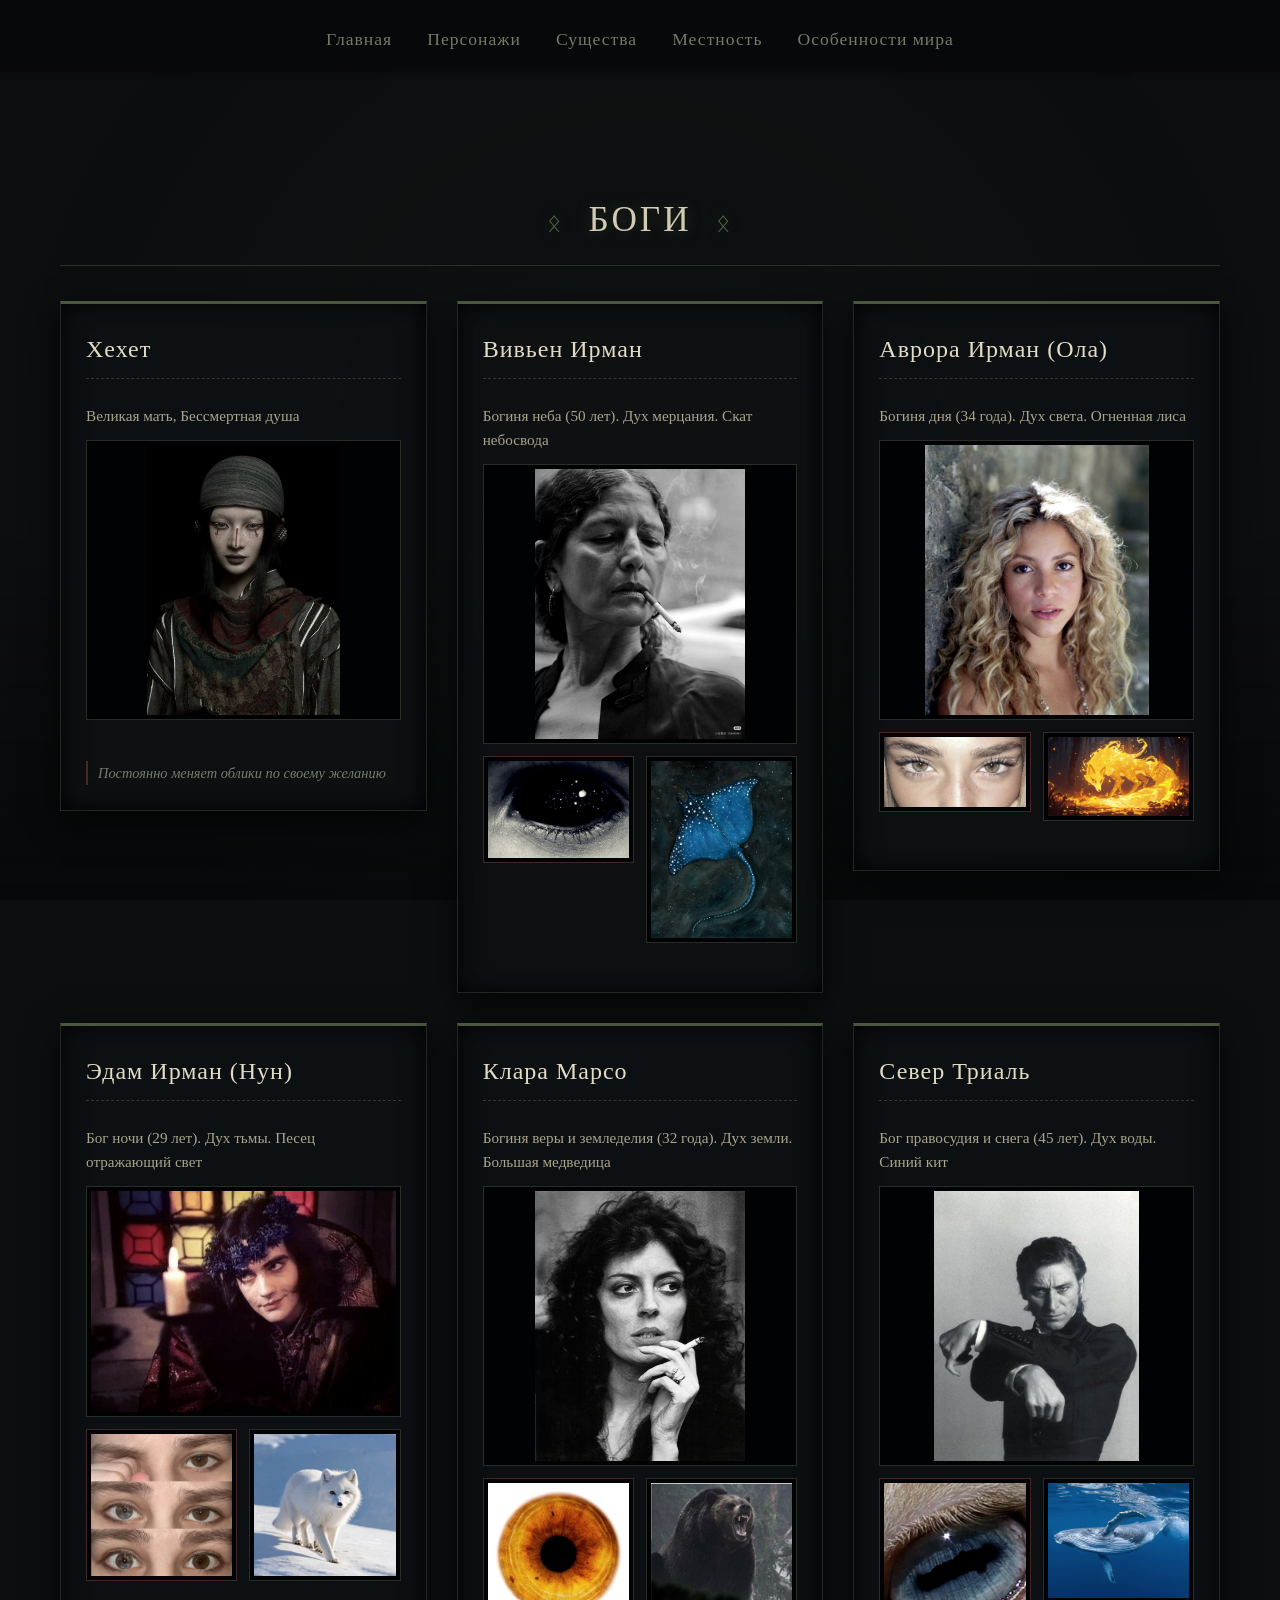
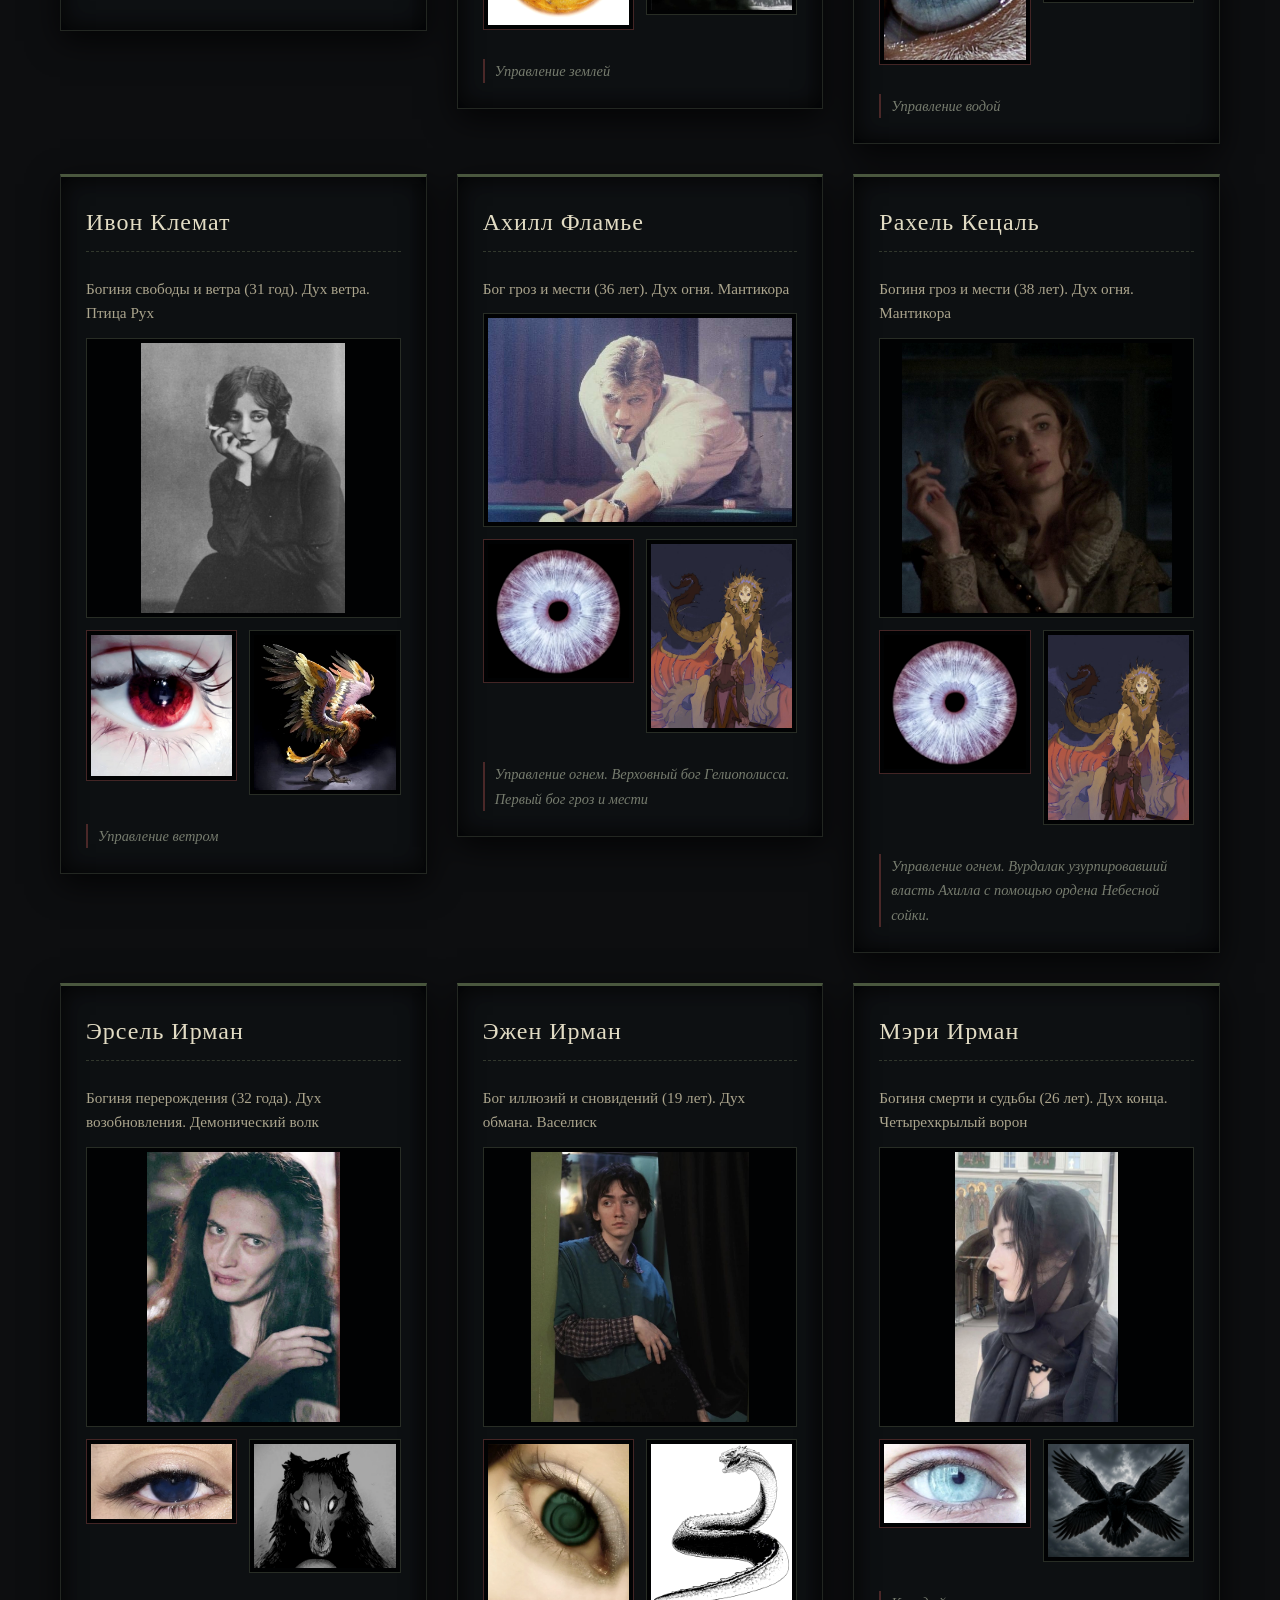
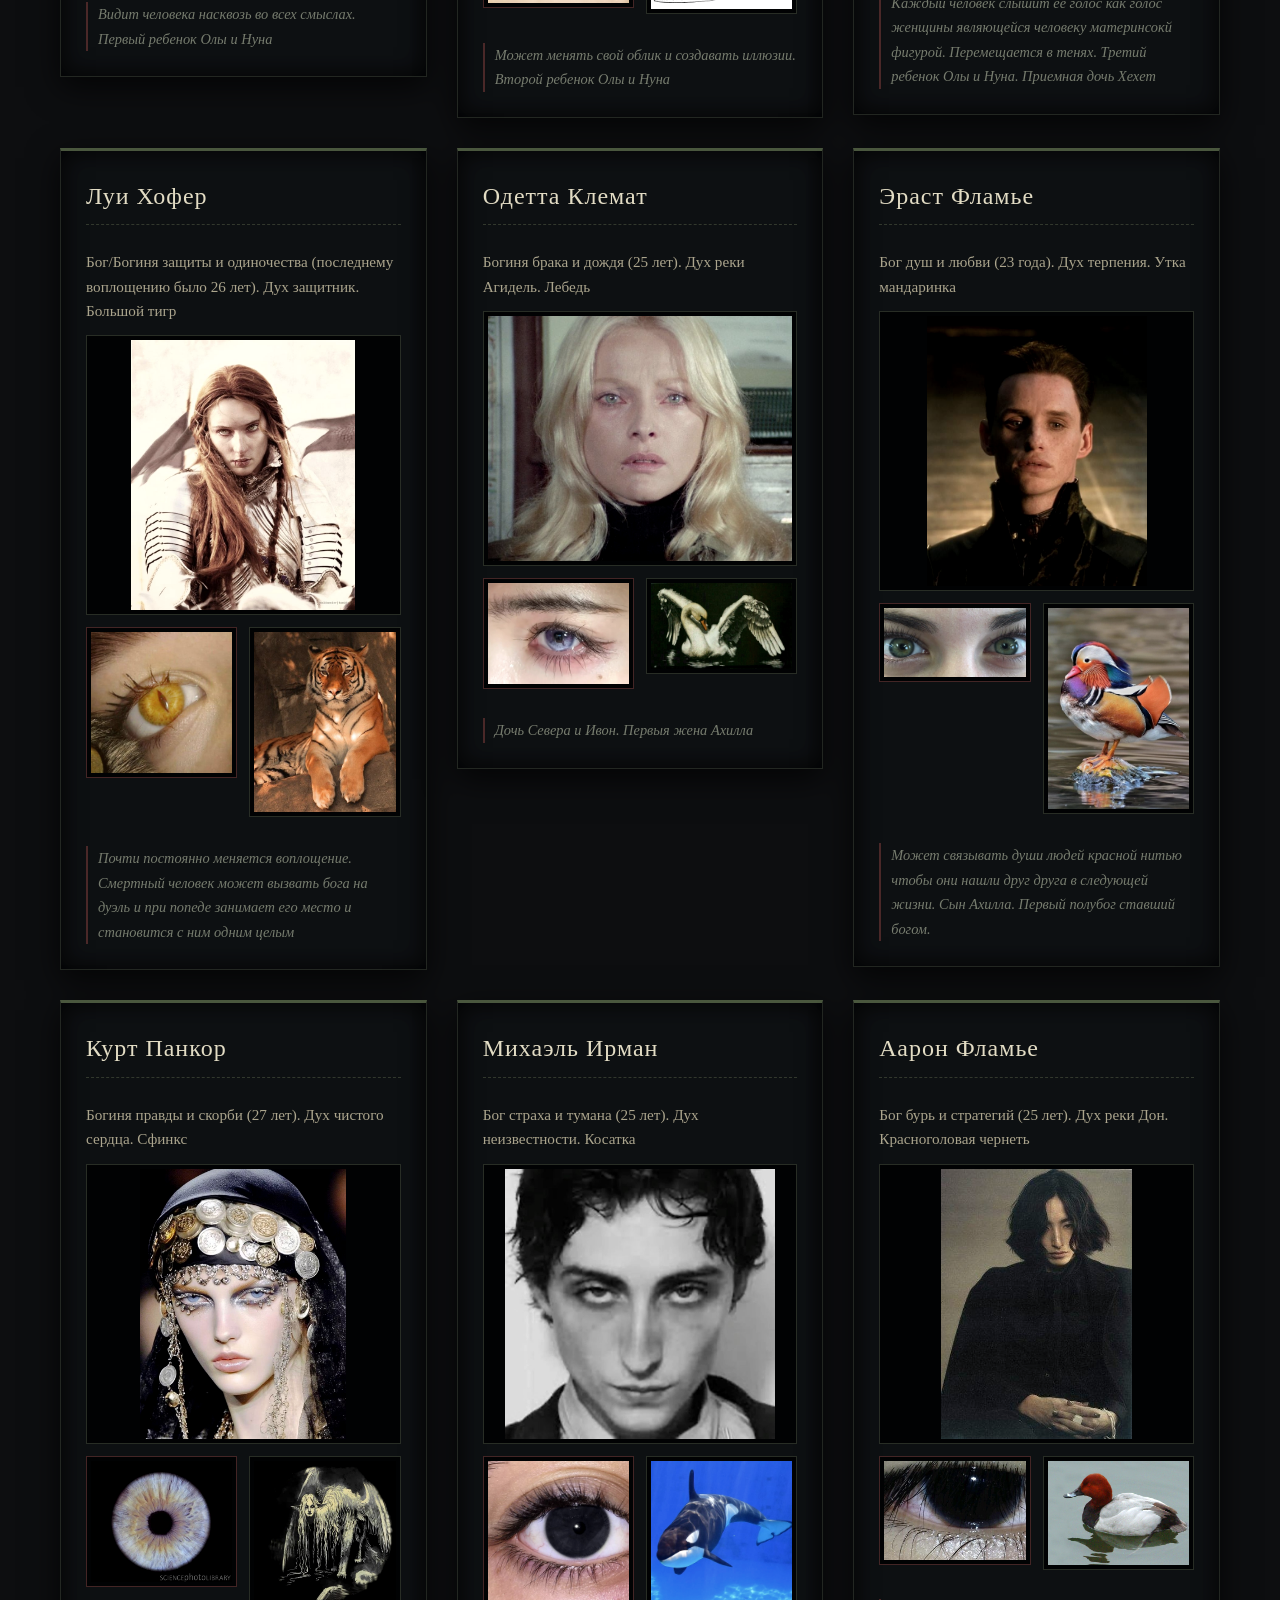
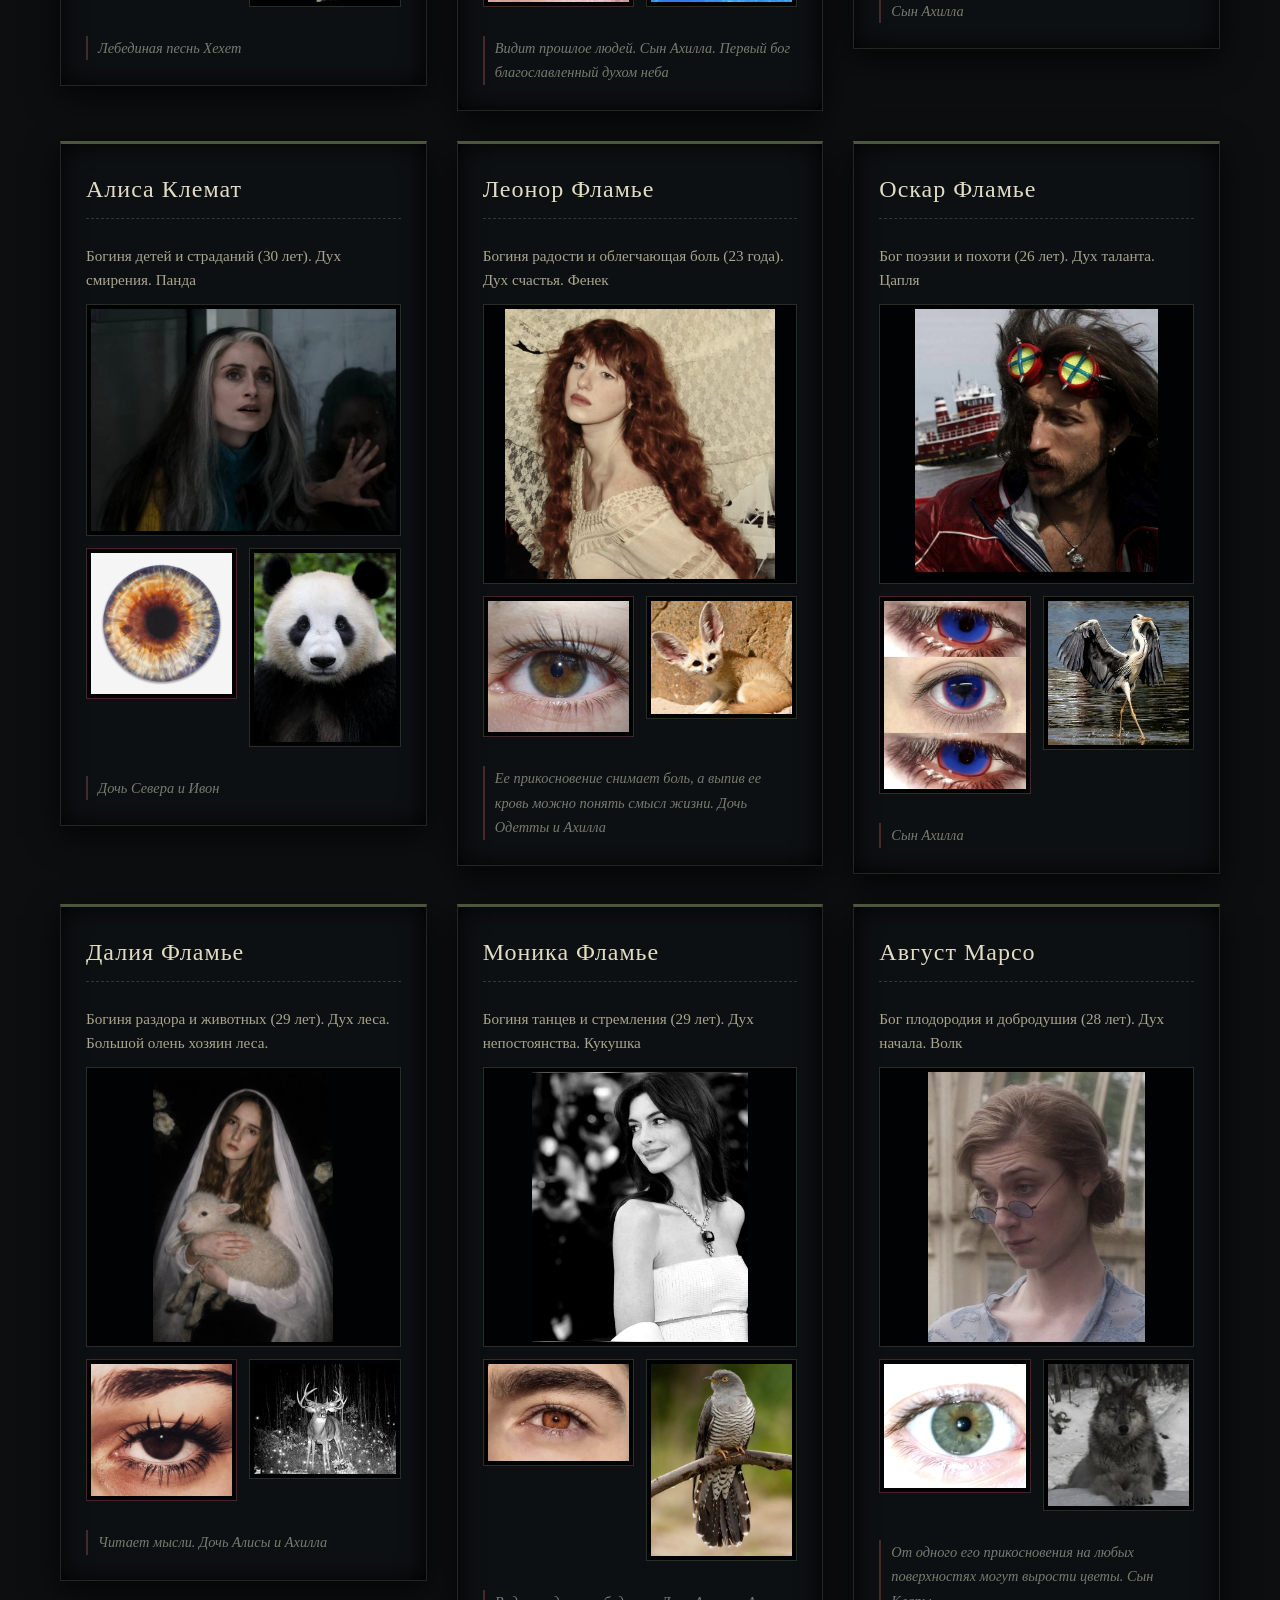
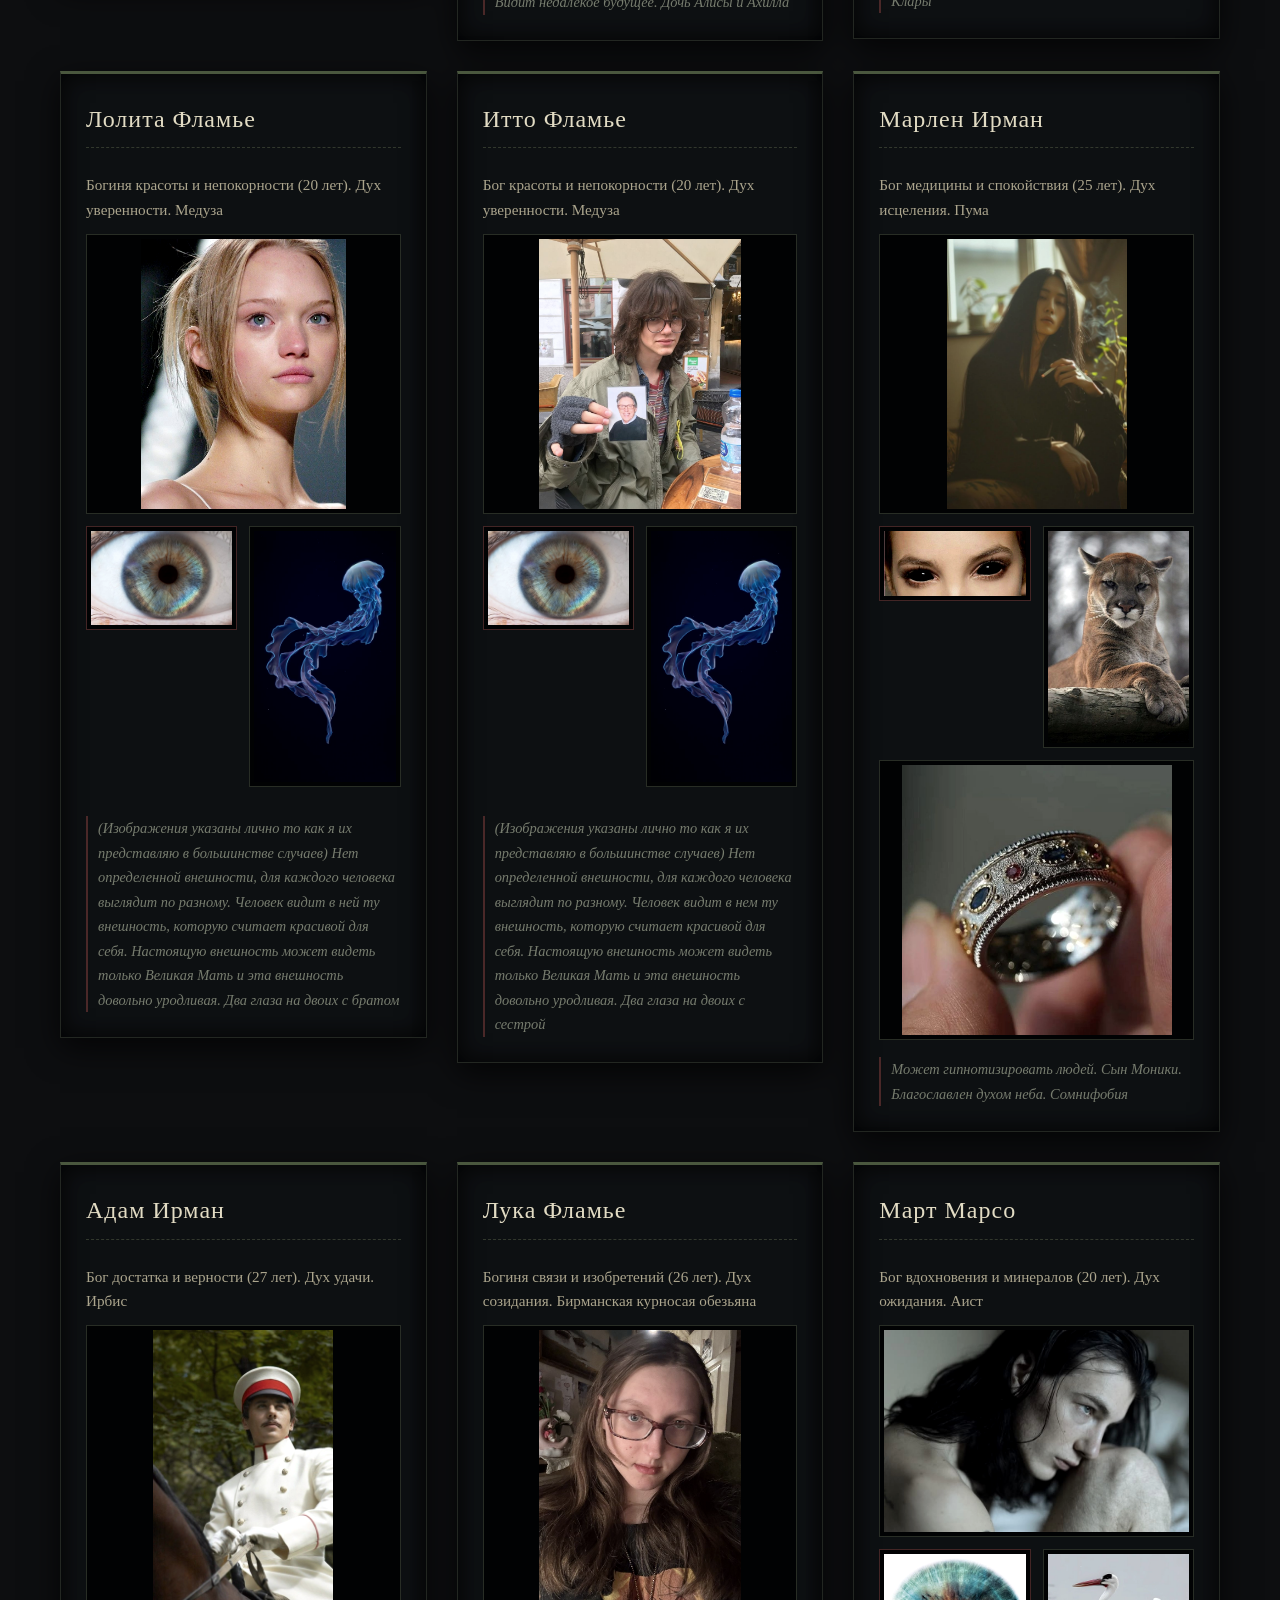
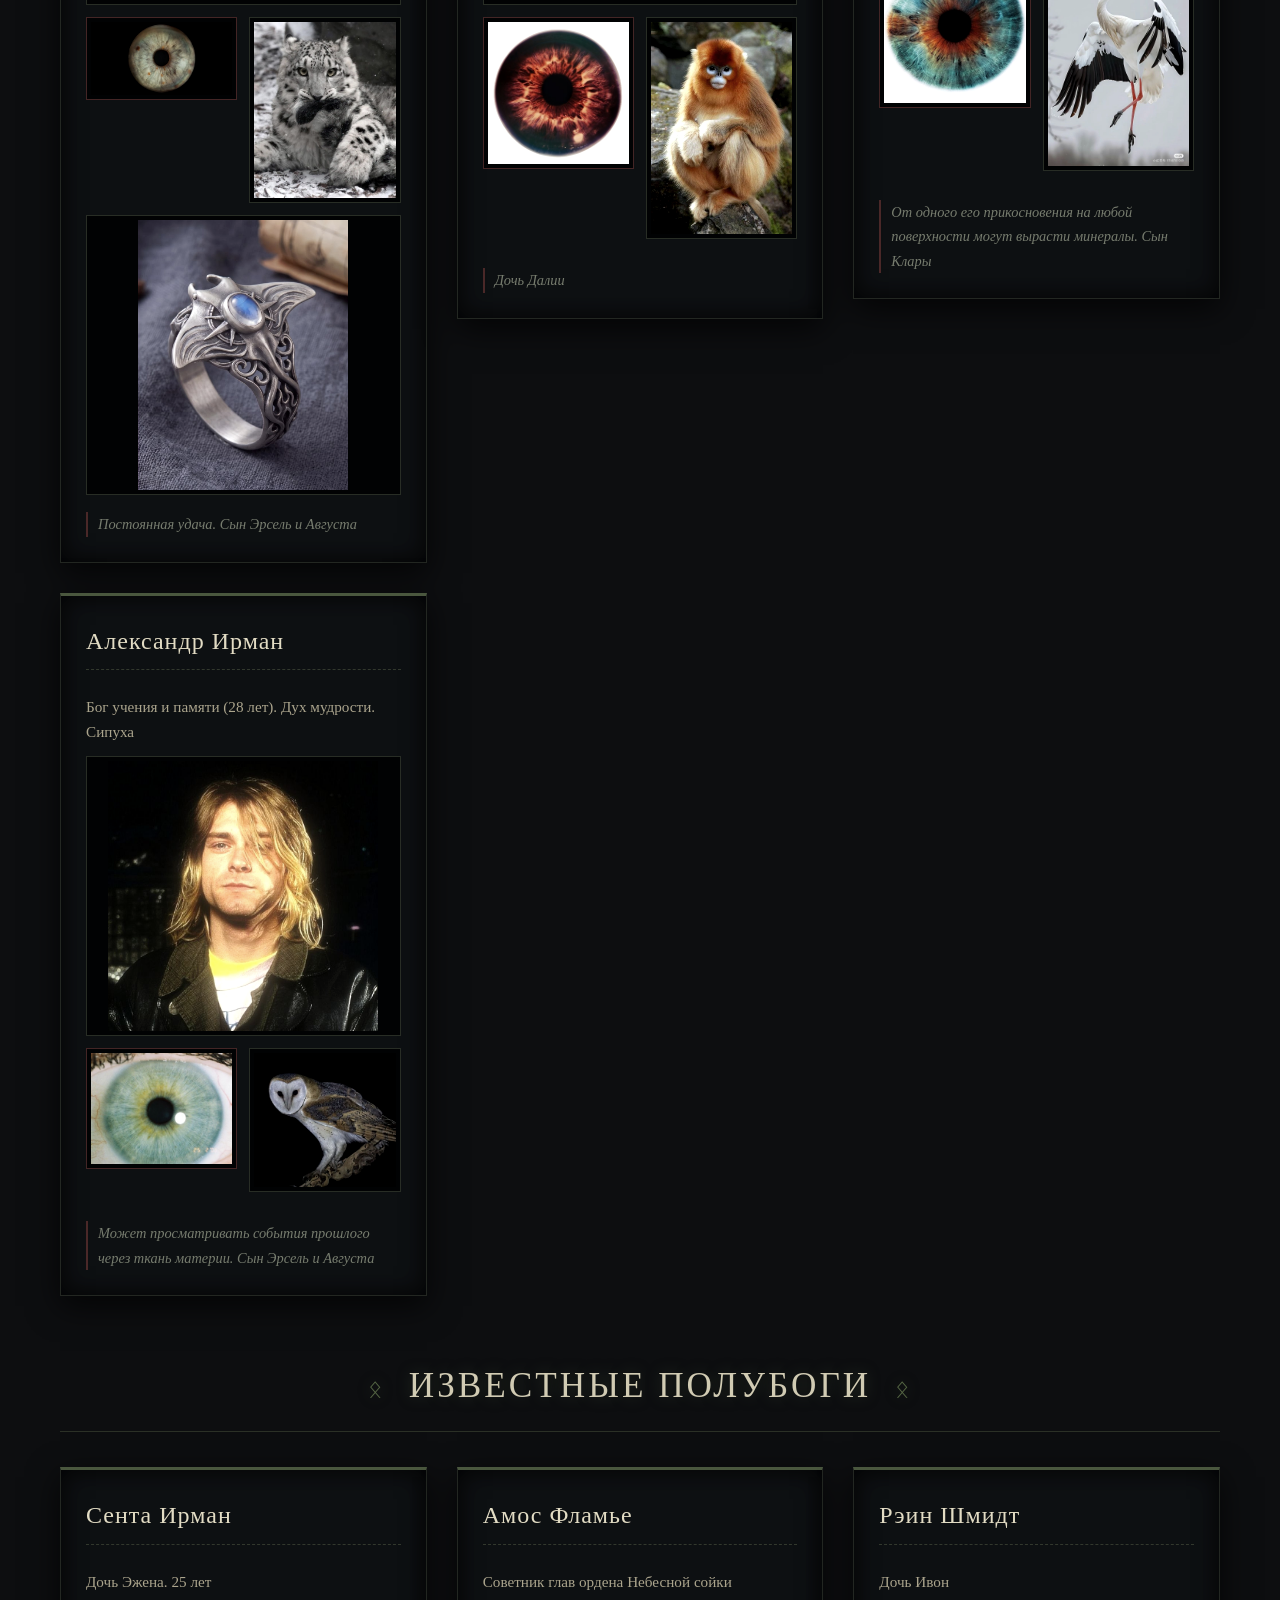
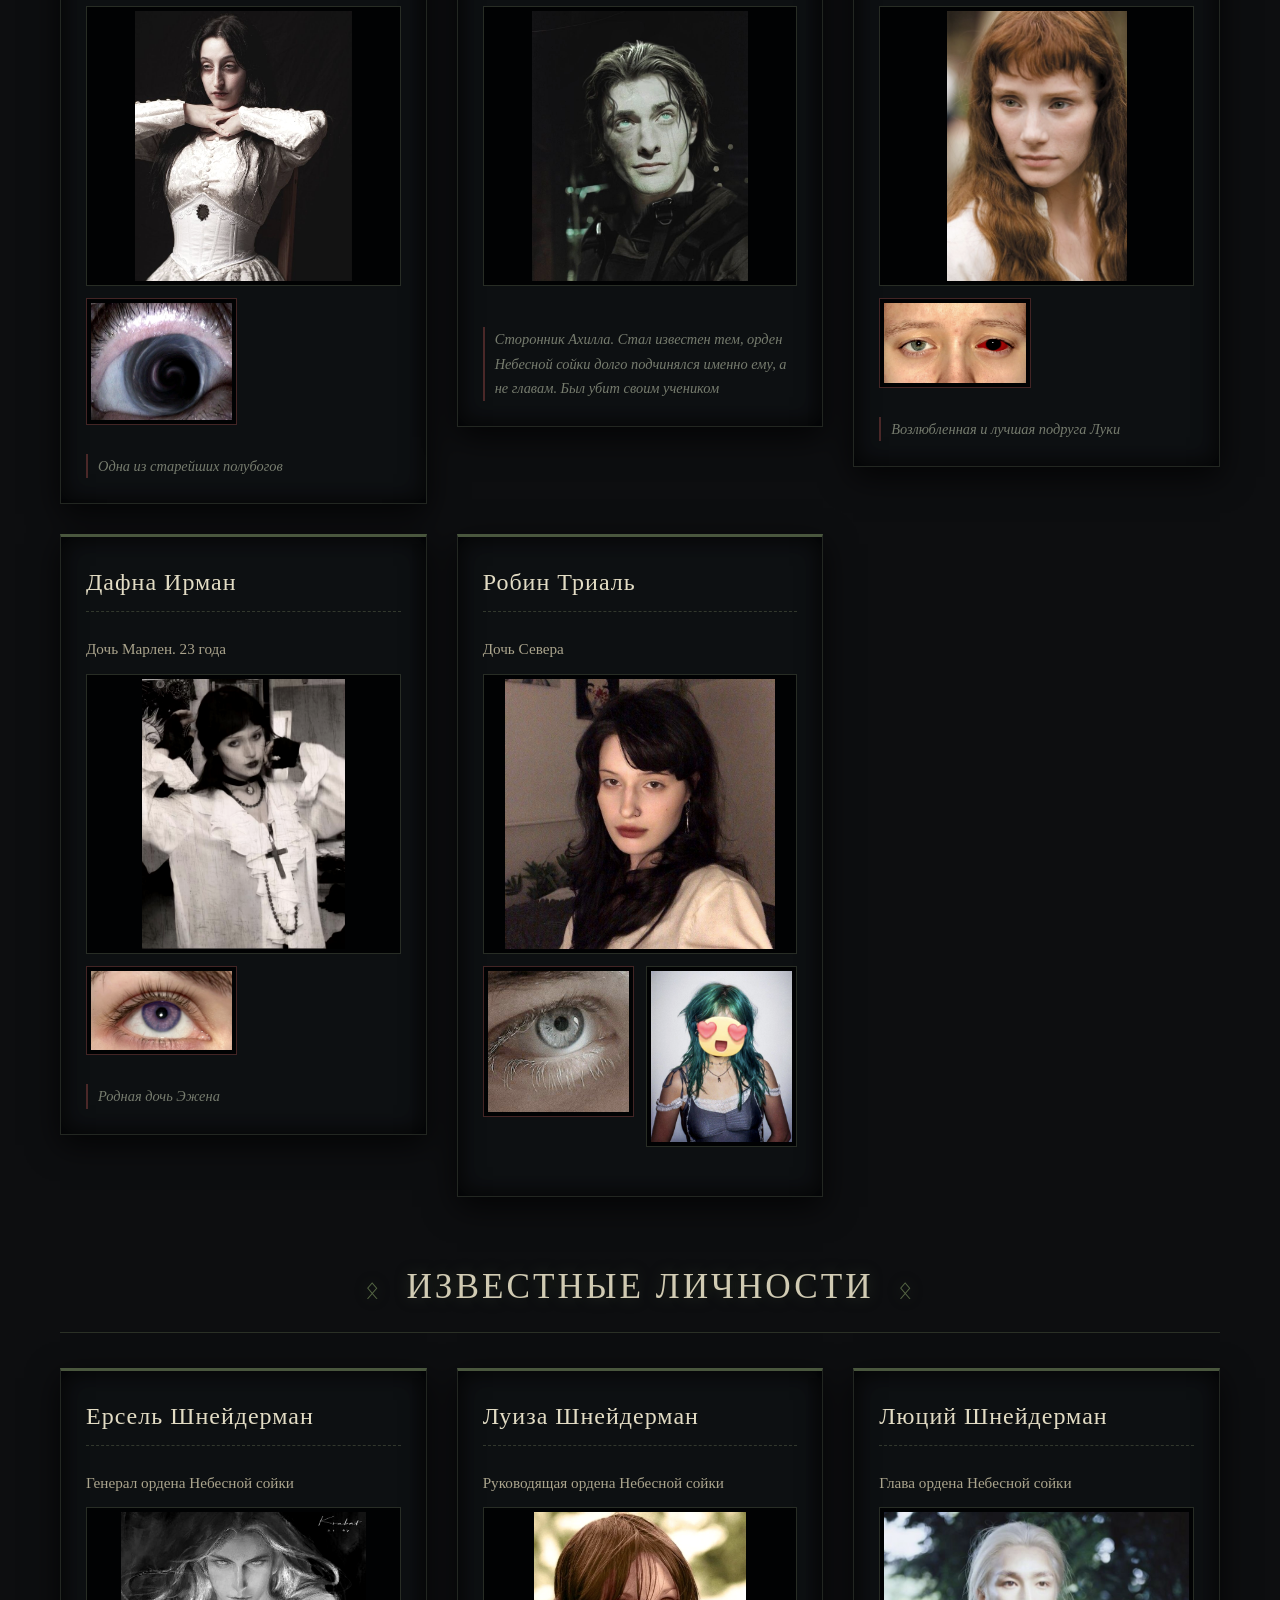
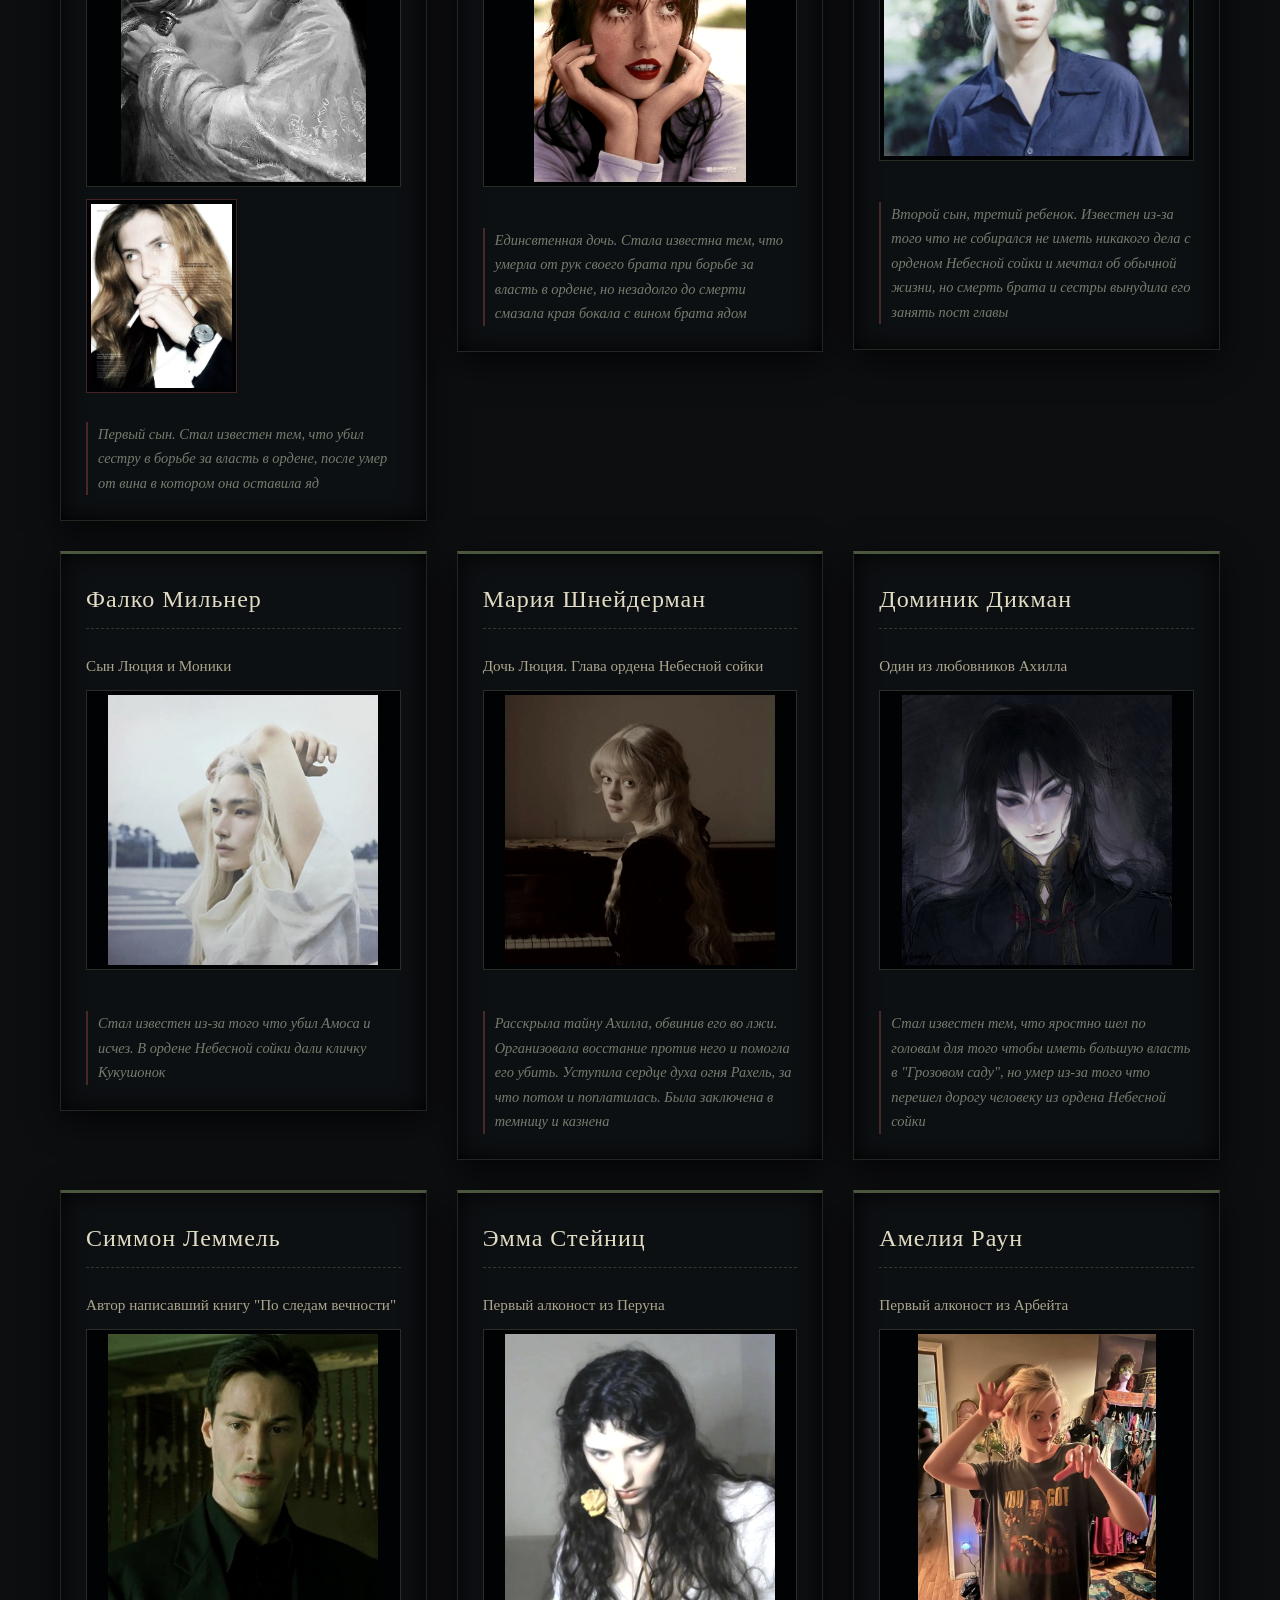
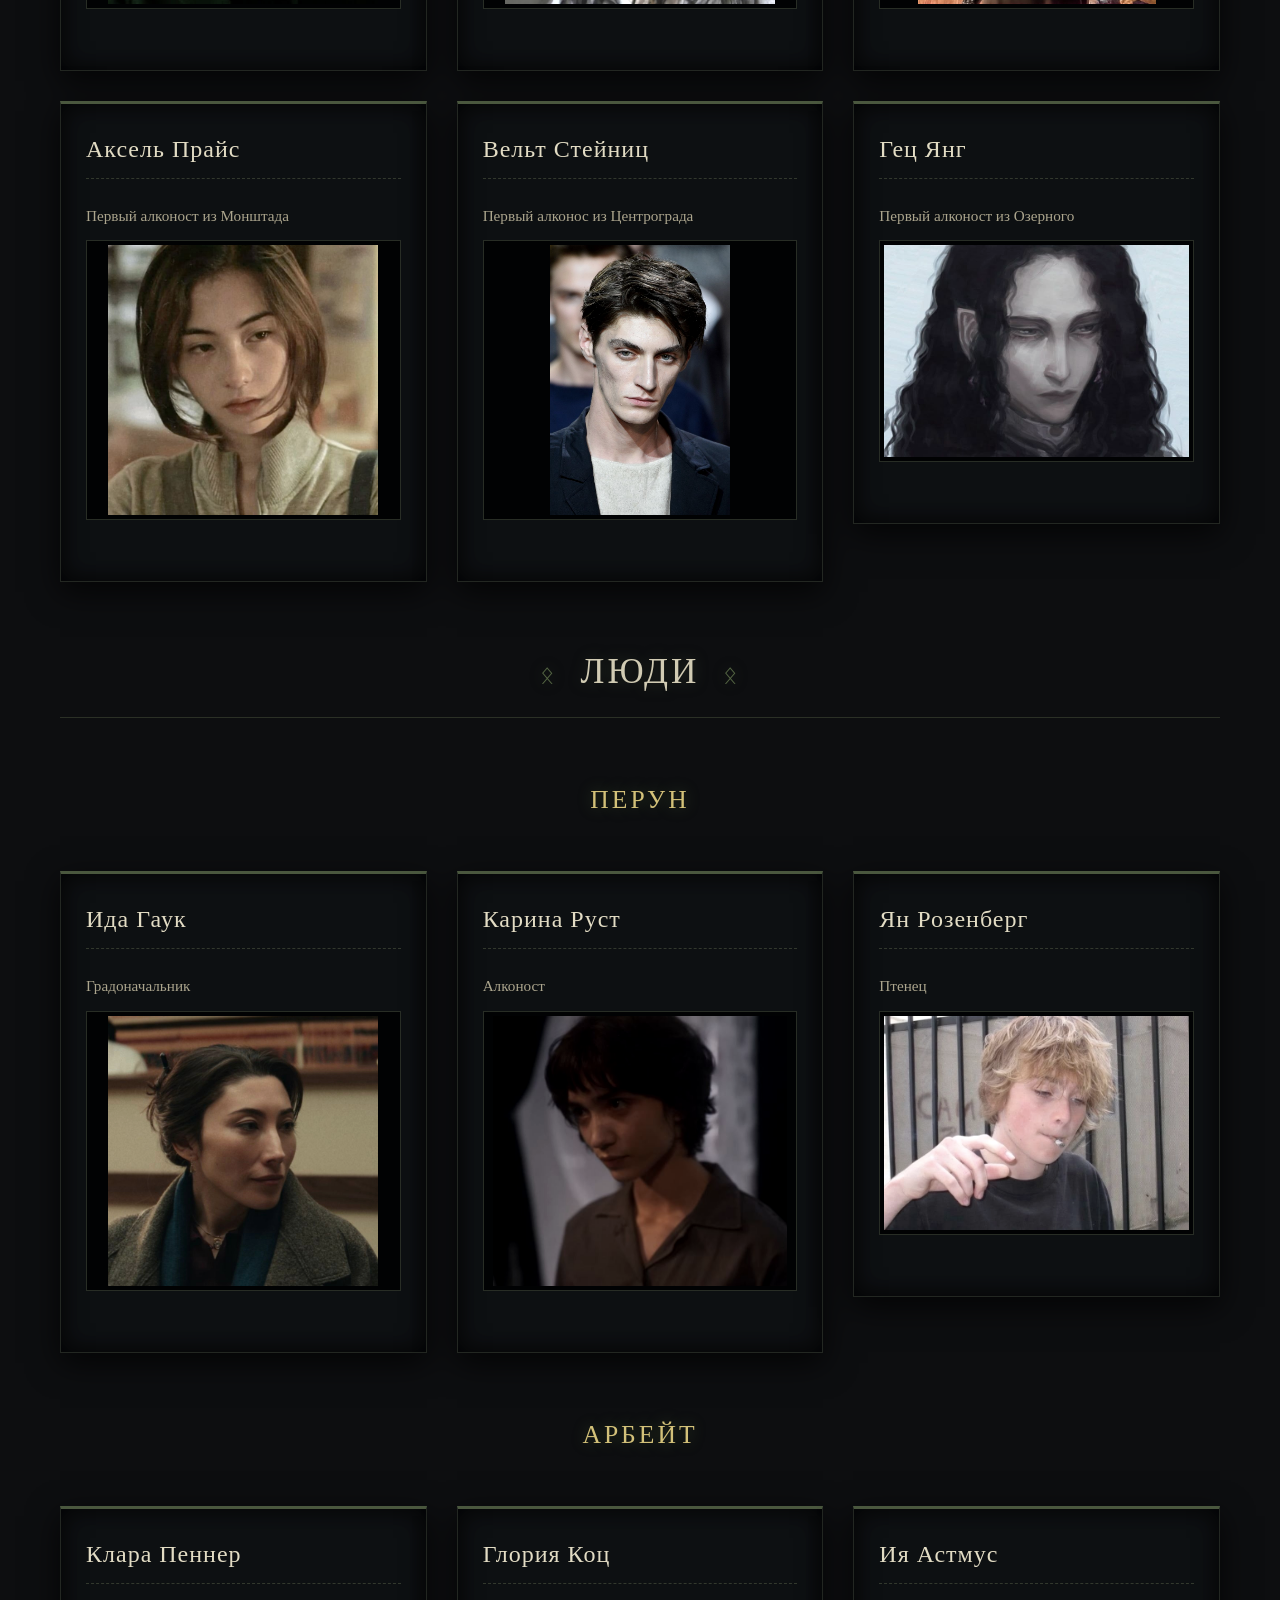
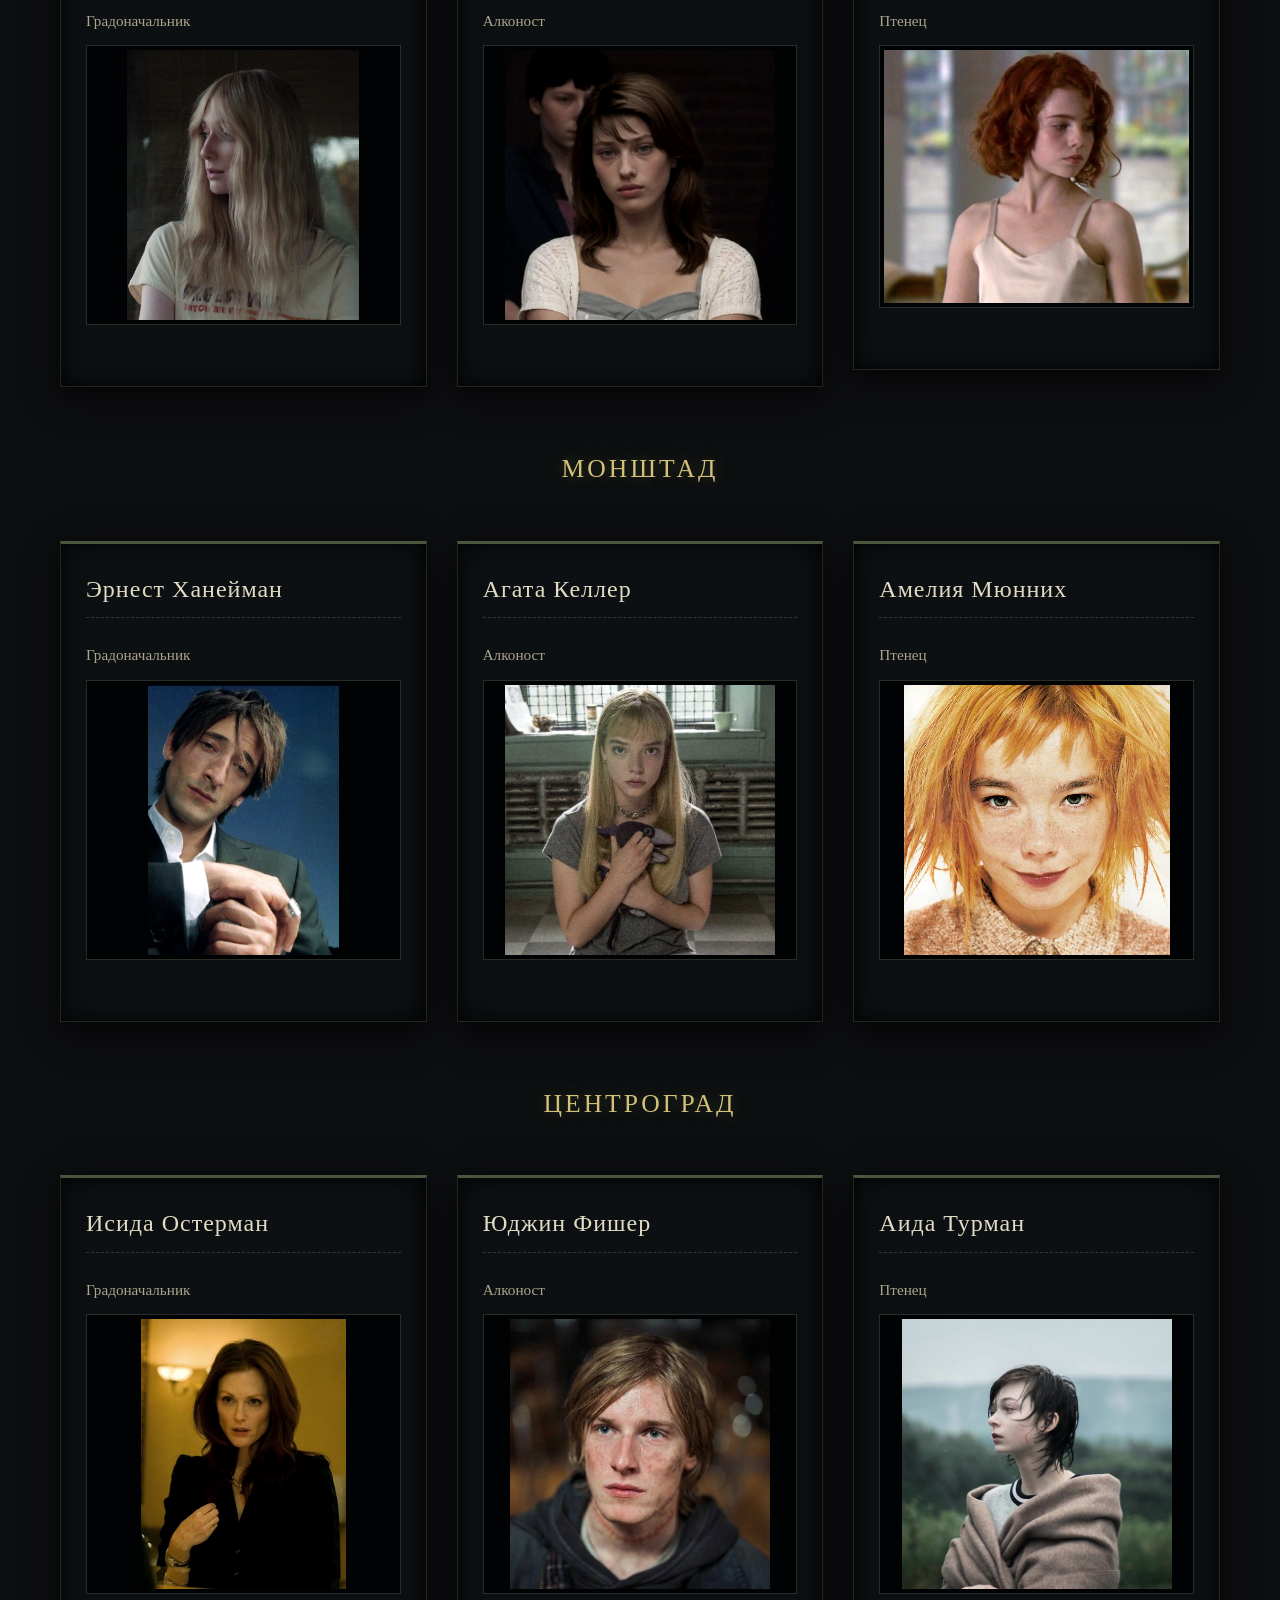
==== commit 2df1b469: "Обновление" ====
--- a/character.html
+++ b/character.html
@@ -260,16 +260,16 @@
                 <img src="image/Marlen.jpg" class="appearance">
                 <img src="image/MarlenEye.jpg" class="eyes">
                 <img src="image/Puma.jpg" class="animal">
-                <img src="" class="other"> <!--может быть не заполнено-->
+                <img src="image/MarlenRing.jpg" class="other"> <!--может быть не заполнено-->
                 <p class="maybe">Может гипнотизировать людей. Сын Моники. Благославлен духом неба. Сомнифобия</p> <!--может быть не заполнено-->
             </li>
             <li class="chr">
                 <a class="name">Адам Ирман</a>
-                <p class="about">Бог достатка и уверенности (27 лет). Дух удачи. Ирбис</p>
+                <p class="about">Бог достатка и верности (27 лет). Дух удачи. Ирбис</p>
                 <img src="images/Adam.jpg" class="appearance">
                 <img src="images/AdamEye.jpg" class="eyes">
                 <img src="image/snowLeopard.jpg" class="animal">
-                <img src="" class="other"> <!--может быть не заполнено-->
+                <img src="images/AdamsRing.jpg" class="other"> <!--может быть не заполнено-->
                 <p class="maybe">Постоянная удача. Сын Эрсель и Августа</p> <!--может быть не заполнено-->
             </li>
             <li class="chr">
--- a/styles/styleMain.css
+++ b/styles/styleMain.css
@@ -0,0 +1,210 @@
+@import url('https://googleapis.com');
+
+* {
+    margin: 0;
+    padding: 0;
+    box-sizing: border-box;
+}
+
+body {
+    /* Цвет сырой земли, глубоких пещер и старого ила */
+    background-color: #0d0e10; 
+    /* Цвет пожелтевшей от времени кости / пергамента */
+    color: #c4bfa5; 
+    font-family: 'Almendra', 'Georgia', serif; /* Шероховатый, книжный шрифт */
+    min-height: 100vh;
+    display: flex;
+    flex-direction: column;
+    overflow-x: hidden;
+    line-height: 1.7;
+}
+
+/* Эффект наползающего первородного тумана и болотного полумрака */
+body::before {
+    content: "";
+    position: fixed;
+    top: 0; left: 0; width: 100%; height: 100%;
+    background: 
+        radial-gradient(circle at 50% 50%, rgba(27, 38, 28, 0.15) 0%, transparent 80%),
+        linear-gradient(to bottom, rgba(13, 14, 16, 0) 60%, rgba(7, 8, 9, 0.9) 100%);
+    pointer-events: none;
+    z-index: 1;
+}
+
+/* --- ИДОЛЫ И МЕНЮ (HEADER) --- */
+header {
+    background: linear-gradient(to bottom, #070809 80%, rgba(7, 8, 9, 0));
+    position: fixed;
+    width: 100%;
+    top: 0;
+    z-index: 10;
+}
+
+.headerContant {
+    max-width: 1200px;
+    margin: 0 auto;
+    padding: 25px 20px;
+}
+
+.menu {
+    display: flex;
+    justify-content: center;
+    list-style: none;
+    gap: 35px;
+}
+
+.menuLi {
+    color: #767869; /* Цвет увядшей травы */
+    text-decoration: none;
+    font-size: 1.1rem;
+    letter-spacing: 1px;
+    transition: all 0.5s cubic-bezier(0.25, 0.46, 0.45, 0.94);
+    position: relative;
+}
+
+/* Языческий ховер: цвет разлагающегося мха или тусклого золота */
+.menuLi:hover {
+    color: #a3ad7c; 
+    text-shadow: 0 0 8px rgba(163, 173, 124, 0.4);
+}
+
+/* Древний символ-ритуал под пунктом меню при наведении */
+.menuLi::after {
+    content: " ✧ ";
+    position: absolute;
+    bottom: -15px;
+    left: 50%;
+    transform: translateX(-50%) scale(0);
+    font-size: 0.7rem;
+    color: #556644;
+    transition: transform 0.3s ease;
+}
+
+.menuLi:hover::after {
+    transform: translateX(-50%) scale(1);
+}
+
+/* --- РИТУАЛЬНЫЙ ЭКРАН (START) --- */
+.start {
+    min-height: 90vh;
+    display: flex;
+    flex-direction: column;
+    justify-content: center;
+    align-items: center;
+    padding: 140px 20px 65px 20px;
+    text-align: center;
+    z-index: 2;
+}
+
+.start img {
+    position: absolute;
+    top: 0; left: 0; width: 100%; height: 90%;
+    object-fit: cover;
+    z-index: -1;
+    opacity: 0.15; /* Едва различимый в тумане силуэт */
+    filter: sepia(50%) contrast(120%) hue-rotate(60deg); /* Болотный фильтр */
+}
+
+.bigTextLogo {
+    font-size: 3.5rem;
+    font-weight: 400;
+    color: #d1cbb3;
+    /* Мрачное, тяжелое свечение древнего артефакта */
+    text-shadow: 2px 2px 4px rgba(0, 0, 0, 0.8), 0 0 20px rgba(85, 102, 68, 0.3);
+    margin-bottom: 20px;
+    letter-spacing: 2px;
+}
+
+.slogan {
+    font-size: 1.25rem;
+    font-style: italic;
+    color: #596153; /* Грязный зеленый */
+    max-width: 600px;
+}
+
+/* --- ЖЕРТВЕННИКИ / КАРТОЧКИ (NEWS & DESCRIPTION) --- */
+.news, .description {
+    max-width: 1000px;
+    margin: 0 auto 50px auto;
+    padding: 35px;
+    /* Словно вырублено из могильной плиты */
+    background: rgba(18, 20, 22, 0.7); 
+    border: 1px solid #232722;
+    box-shadow: inset 0 0 20px rgba(0,0,0,0.8), 0 15px 40px rgba(0,0,0,0.6);
+    position: relative;
+    z-index: 2;
+}
+
+/* Блок напоминалок — "Ведьмин подклад" или "Метка богов" */
+.news {
+    /* Ржаво-красная или темная болотная кайма */
+    border-top: 2px solid #4a2828; 
+    background: rgba(74, 40, 40, 0.03);
+}
+
+.news p, .description p {
+    color: #aba58d;
+    font-size: 1.1rem;
+}
+
+/* --- ЗАКЛЯТИЕ В ФУТЕРЕ (FOOTER) --- */
+footer {
+    margin-top: auto;
+    padding: 40px 20px;
+    text-align: center;
+    background-color: #070809;
+    border-top: 1px solid #161914;
+    z-index: 2;
+}
+
+footer a {
+    color: #3e423a; /* Текст почти сливается с темнотой */
+    font-size: 0.9rem;
+    font-style: italic;
+    text-decoration: none;
+    letter-spacing: 1px;
+}
+
+/* --- АДАПТИВ ДЛЯ МОБИЛЬНЫХ УСТРОЙСТВ (style.css) --- */
+@media (max-width: 768px) {
+    .headerContant {
+        padding: 15px 10px;
+    }
+
+    .menu {
+        flex-wrap: wrap; /* Разрешает пунктам меню переноситься на вторую строку */
+        gap: 12px 20px;
+    }
+
+    .menuLi {
+        font-size: 0.9rem;
+    }
+
+    /* Убираем руну при наведении, чтобы на телефонах не прыгал текст */
+    .menuLi::after {
+        display: none;
+    }
+
+    .start {
+        padding: 160px 15px 40px 15px; /* Больше отступ сверху, т.к. меню стало в 2 ряда */
+        min-height: 75vh;
+    }
+
+    .bigTextLogo {
+        font-size: 2.1rem; /* Уменьшаем заголовок, чтобы длинные слова не вылезали за экран */
+        letter-spacing: 1px;
+    }
+
+    .slogan {
+        font-size: 1.05rem;
+    }
+
+    .news, .description {
+        margin: 0 15px 30px 15px; /* Аккуратные отступы от краев экрана телефона */
+        padding: 20px;
+    }
+
+    .news p, .description p {
+        font-size: 1rem;
+    }
+}
--- a/styles/styleCharacter.css
+++ b/styles/styleCharacter.css
@@ -0,0 +1,213 @@
+/* --- КОНТЕЙНЕР СТРАНИЦЫ ПЕРСОНАЖЕЙ --- */
+body > div {
+    max-width: 1200px;
+    margin: 0 auto;
+    padding: 130px 20px 80px 20px; /* Отступ сверху под фиксированное меню */
+    position: relative;
+    z-index: 2;
+}
+
+/* --- ЗАГОЛОВКИ КАТЕГОРИЙ (БОГИ, ЛИЧНОСТИ, ЛЮДИ) --- */
+h2 {
+    font-size: 2.2rem;
+    font-weight: 400;
+    color: #d1cbb3;
+    text-align: center;
+    margin: 60px 0 35px 0;
+    letter-spacing: 3px;
+    text-transform: uppercase;
+    border-bottom: 1px solid #2b3026;
+    padding-bottom: 15px;
+    text-shadow: 0 0 15px rgba(85, 102, 68, 0.4);
+}
+
+/* Языческие руны по бокам от заголовка */
+h2::before, h2::after {
+    content: " ᛟ ";
+    color: #556644;
+    font-size: 1.5rem;
+    margin: 0 15px;
+}
+h3 {
+    font-size: 1.6rem;
+    font-weight: 400;
+    color: #d3c179;
+    text-align: center;
+    margin: 60px 0 35px 0;
+    letter-spacing: 3px;
+    text-transform: uppercase;
+    padding-bottom: 15px;
+    text-shadow: 0 0 15px rgba(113, 151, 75, 0.4);
+}
+
+/* Языческие руны по бокам от заголовка */
+h3::before, h3::after {
+    color: #556644;
+    font-size: 1.5rem;
+    margin: 0 15px;
+}
+
+/* --- СЕТКА КАРТОЧЕК --- */
+.list {
+    list-style: none;
+    display: grid;
+    grid-template-columns: repeat(auto-fill, minmax(340px, 1fr));
+    gap: 30px;
+    align-items: start; /* Чтобы карточки в ряду не растягивались по высоте самой длинной */
+}
+
+/* --- КАРТОЧКА ПЕРСОНАЖА --- */
+.chr {
+    background: rgba(15, 17, 19, 0.85);
+    border: 1px solid #232722;
+    border-top: 3px solid #4a573e;
+    padding: 25px;
+    box-shadow: inset 0 0 25px rgba(0, 0, 0, 0.9), 0 10px 30px rgba(0, 0, 0, 0.7);
+    display: grid;
+    grid-template-columns: 1fr 1fr;
+    grid-template-areas: 
+        "name name"
+        "about about"
+        "appearance appearance"
+        "eyes animal"
+        "other other"
+        "maybe maybe";
+    gap: 12px;
+    align-items: start;
+    transition: transform 0.3s ease, border-color 0.3s ease;
+}
+
+.chr:hover {
+    transform: translateY(-4px);
+    border-color: #6b7a58;
+}
+
+/* --- ИМЯ ПЕРСОНАЖА --- */
+.name {
+    grid-area: name;
+    font-size: 1.5rem;
+    color: #e2dcc4;
+    text-decoration: none;
+    border-bottom: 1px dashed #32382d;
+    padding-bottom: 8px;
+    margin-bottom: 5px;
+    letter-spacing: 1px;
+}
+
+/* --- КАРТИНКИ БЕЗ ОБРЕЗКИ --- */
+.chr img {
+    width: 100%;
+    height: auto;
+    max-height: 280px;
+    object-fit: contain; /* Вписывает картинку целиком без обрезки */
+    border: 1px solid #2c3128;
+    filter: contrast(105%) saturate(85%);
+    background-color: #070809;
+    padding: 4px;
+}
+
+.appearance {
+    grid-area: appearance;
+}
+
+.eyes {
+    grid-area: eyes;
+    max-height: 160px;
+    border-color: #4a2828 !important; /* Темно-кровавая рамка */
+}
+
+.animal {
+    grid-area: animal;
+    max-height: 160px;
+}
+
+.other {
+    grid-area: other;
+    max-height: 180px;
+}
+
+/* --- ТЕКСТ И ЗАМЕТКИ --- */
+.about {
+    grid-area: about;
+    color: #aba58d;
+    font-size: 0.95rem;
+    line-height: 1.6;
+    margin-top: 8px;
+}
+
+.maybe {
+    grid-area: maybe;
+    color: #767c6e;
+    font-size: 0.9rem;
+    font-style: italic;
+    border-left: 2px solid #4a2828;
+    padding-left: 10px;
+    margin-top: 5px;
+}
+
+/* --- СКРЫТИЕ ПУСТЫХ ПОЛЕЙ --- */
+.chr img[src=""], 
+.chr img:not([src]) {
+    display: none;
+}
+
+.maybe:empty, 
+.about:empty {
+    display: none;
+}
+
+/* --- АДАПТИВ ДЛЯ МОБИЛЬНЫХ УСТРОЙСТВ (characters.css) --- */
+@media (max-width: 768px) {
+    body > div {
+        padding: 150px 15px 50px 15px;
+    }
+
+    h2 {
+        font-size: 1.6rem;
+        margin: 40px 0 25px 0;
+        letter-spacing: 2px;
+    }
+
+    h2::before, h2::after {
+        font-size: 1.1rem;
+        margin: 0 8px;
+    }
+    h3 {
+        font-size: 1.3rem;
+        margin: 40px 0 25px 0;
+        letter-spacing: 2px;
+    }
+
+    h3::before, h3::after {
+        font-size: 1.1rem;
+        margin: 0 8px;
+    }
+    /* Делаем одну колонку карточек на всю ширину экрана */
+    .list {
+        grid-template-columns: 1fr;
+        gap: 20px;
+    }
+
+    /* Перестраиваем внутренность карточки в один вертикальный столбец */
+    .chr {
+        padding: 20px 15px;
+        grid-template-columns: 1fr;
+        grid-template-areas: 
+            "name"
+            "about"
+            "appearance"
+            "eyes"
+            "animal"
+            "other"
+            "maybe";
+    }
+
+    .name {
+        font-size: 1.35rem;
+    }
+
+    /* На телефоне разрешаем картинкам быть чуть крупнее по высоте */
+    .eyes, .animal, .other {
+        max-height: 220px;
+    }
+}
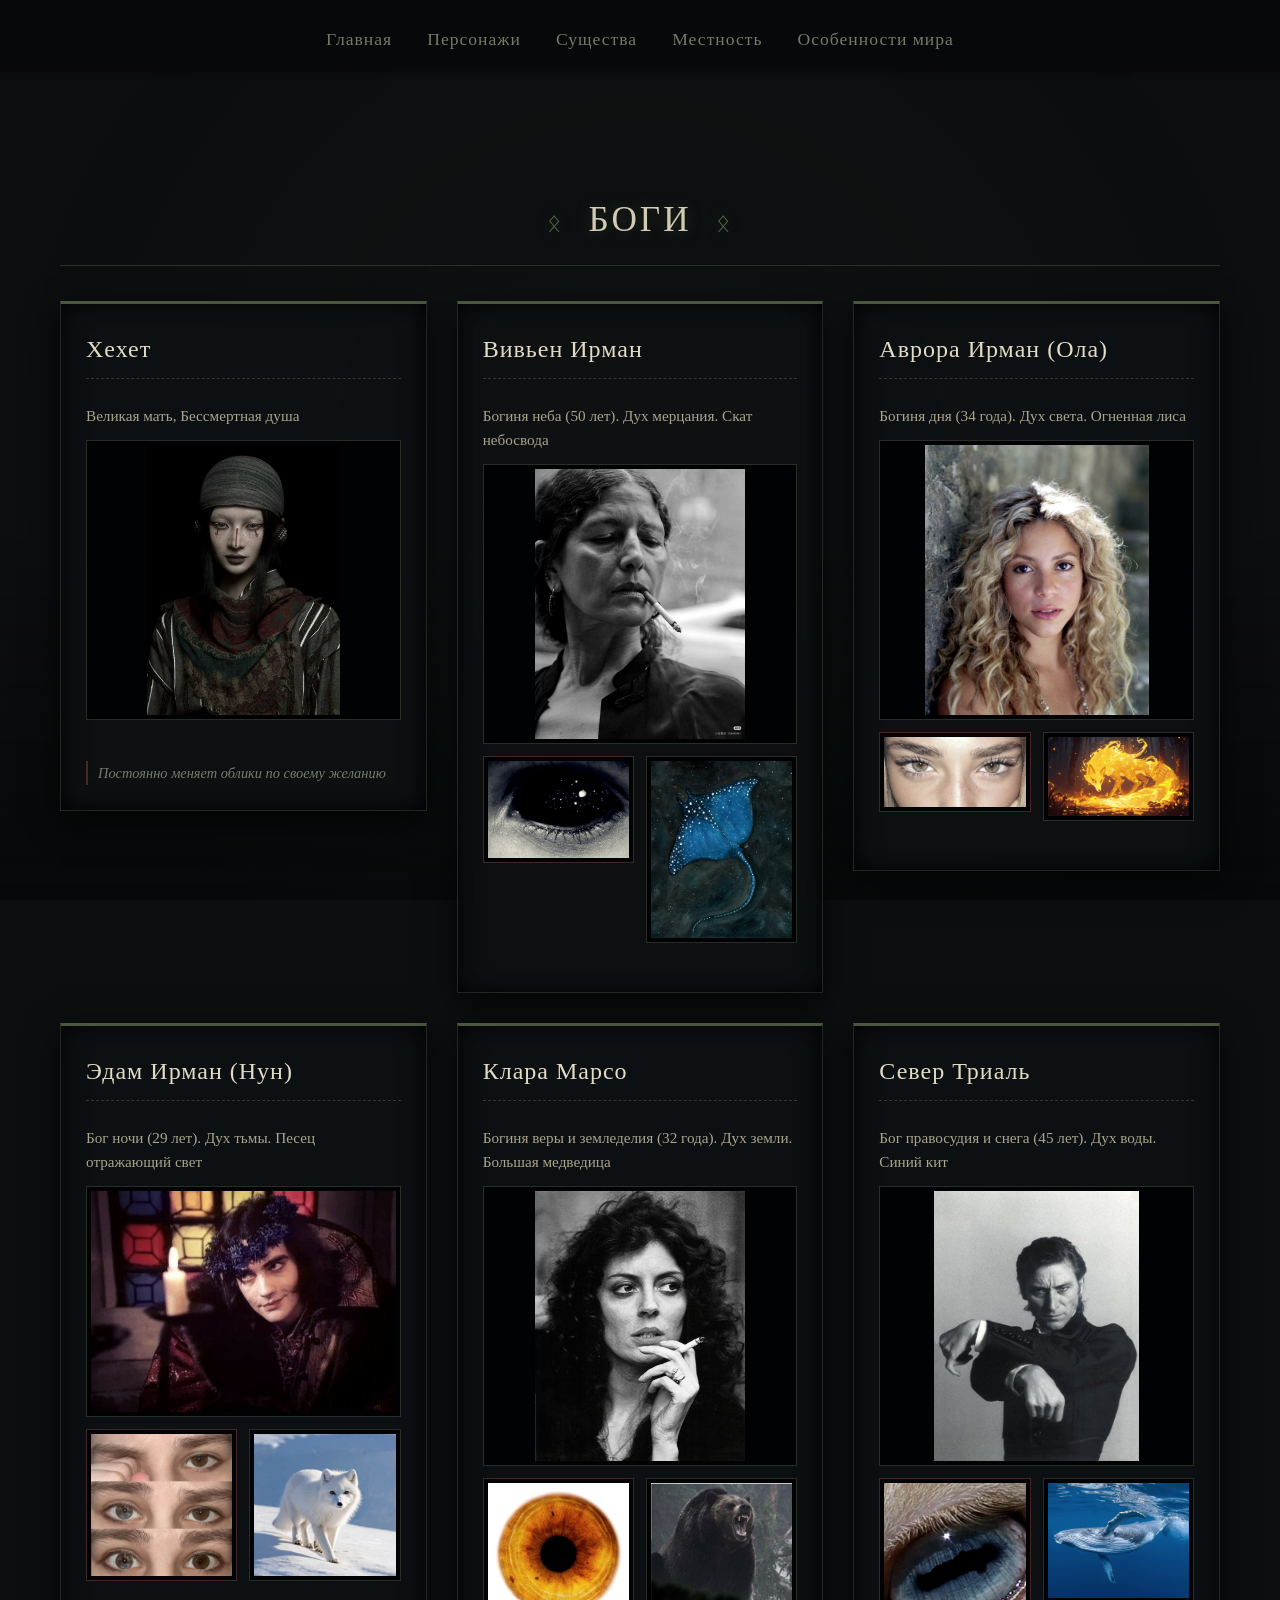
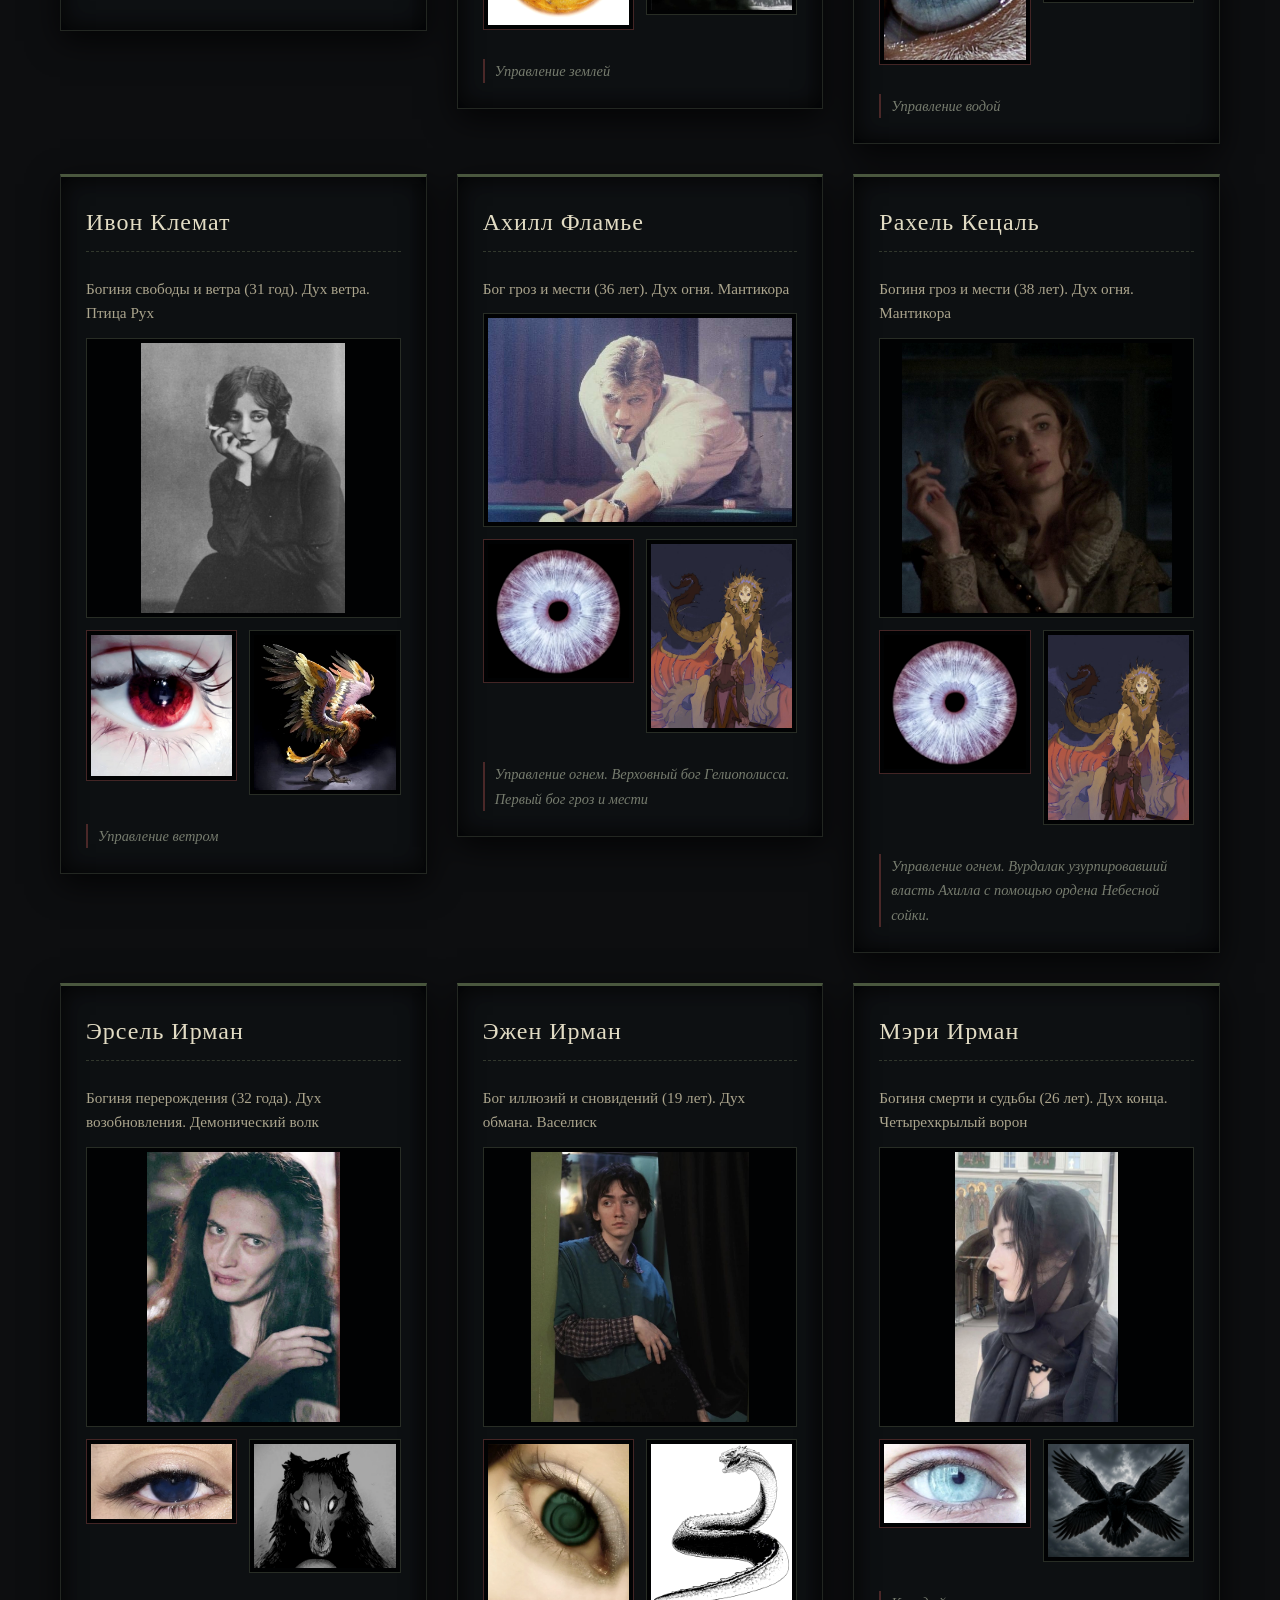
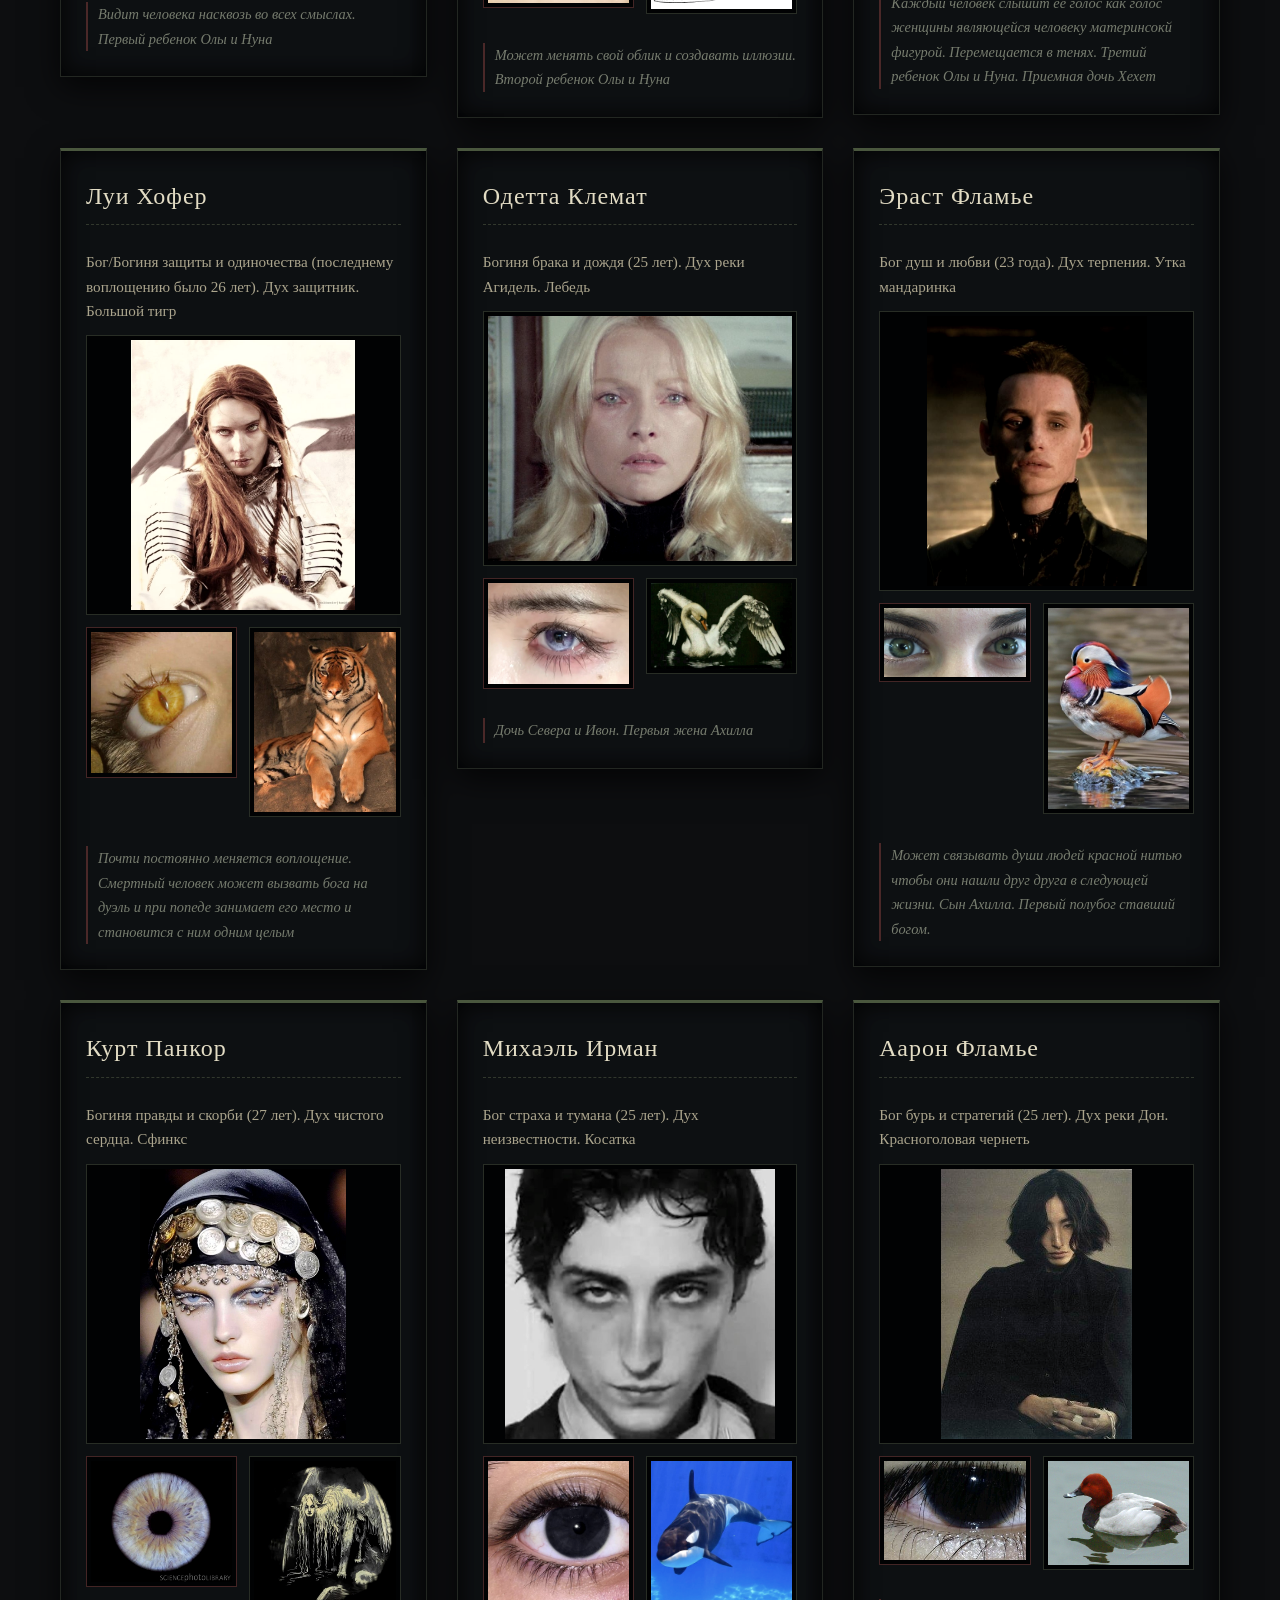
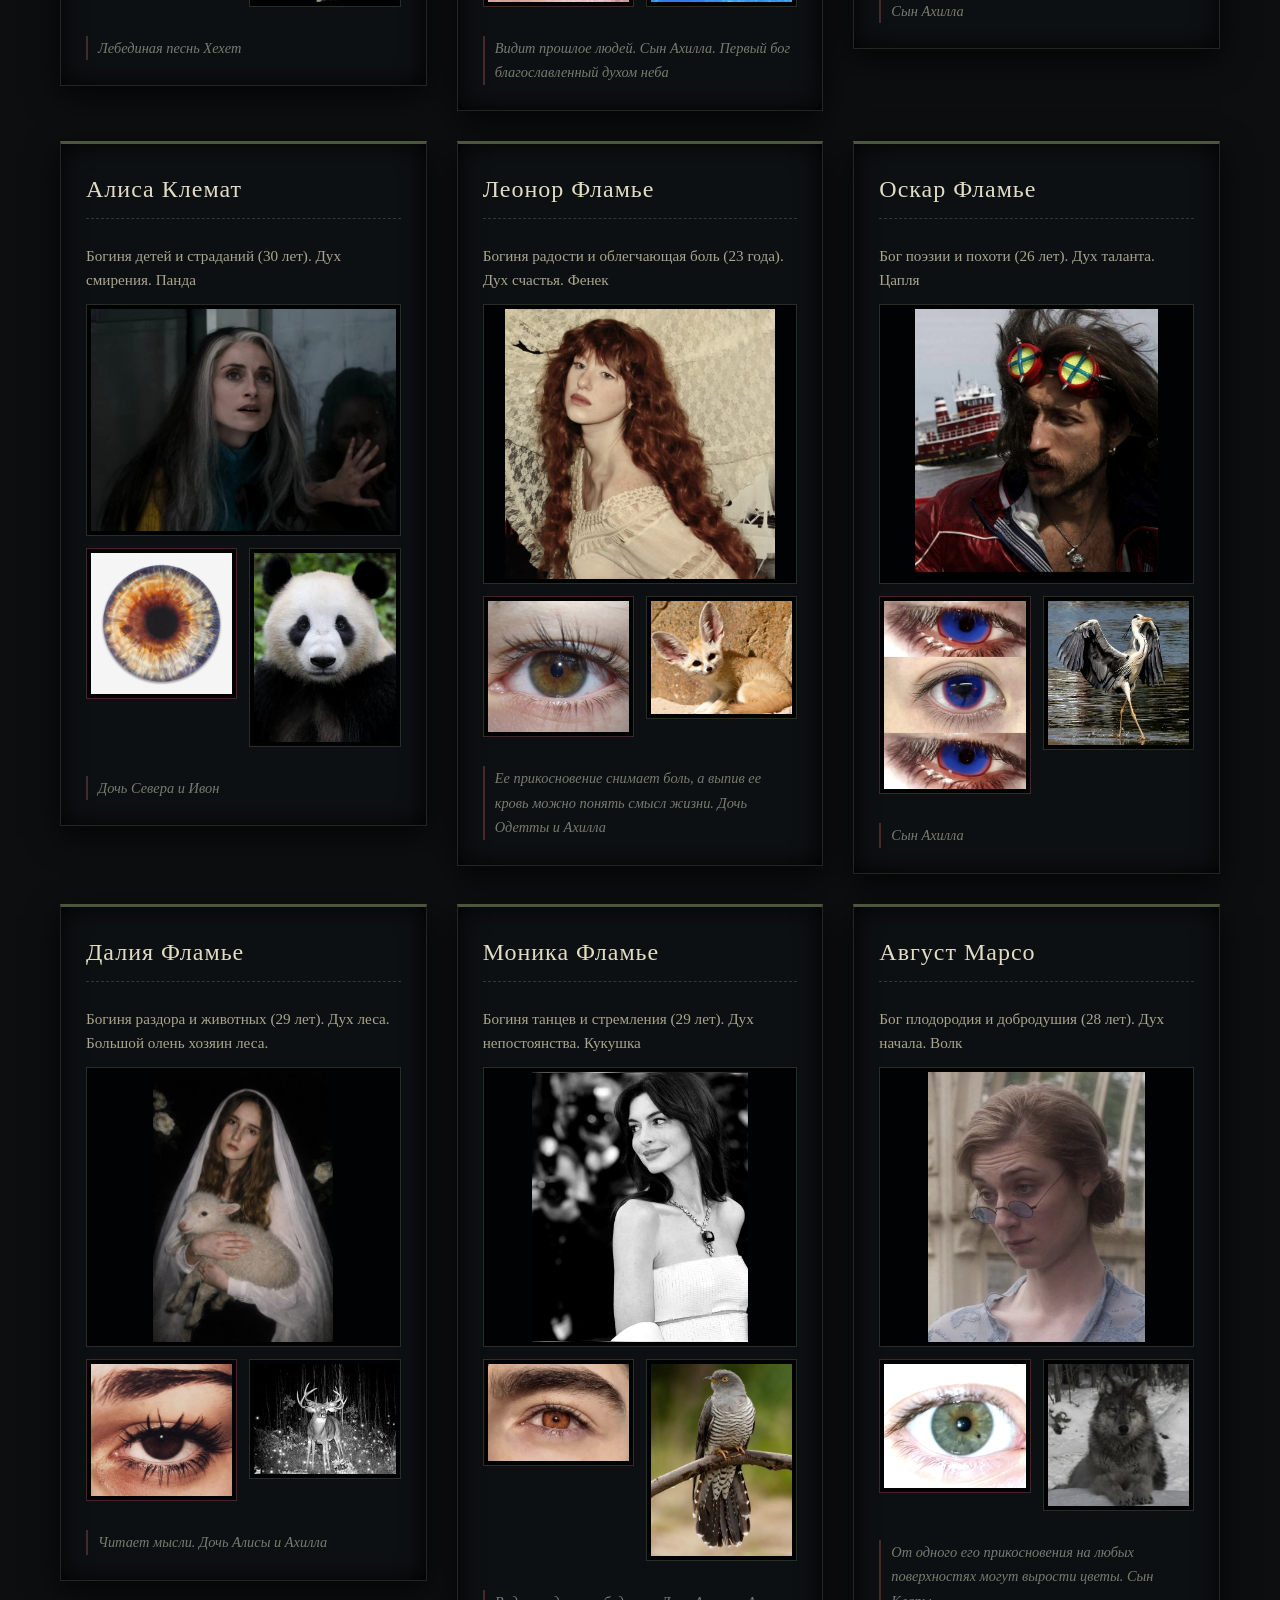
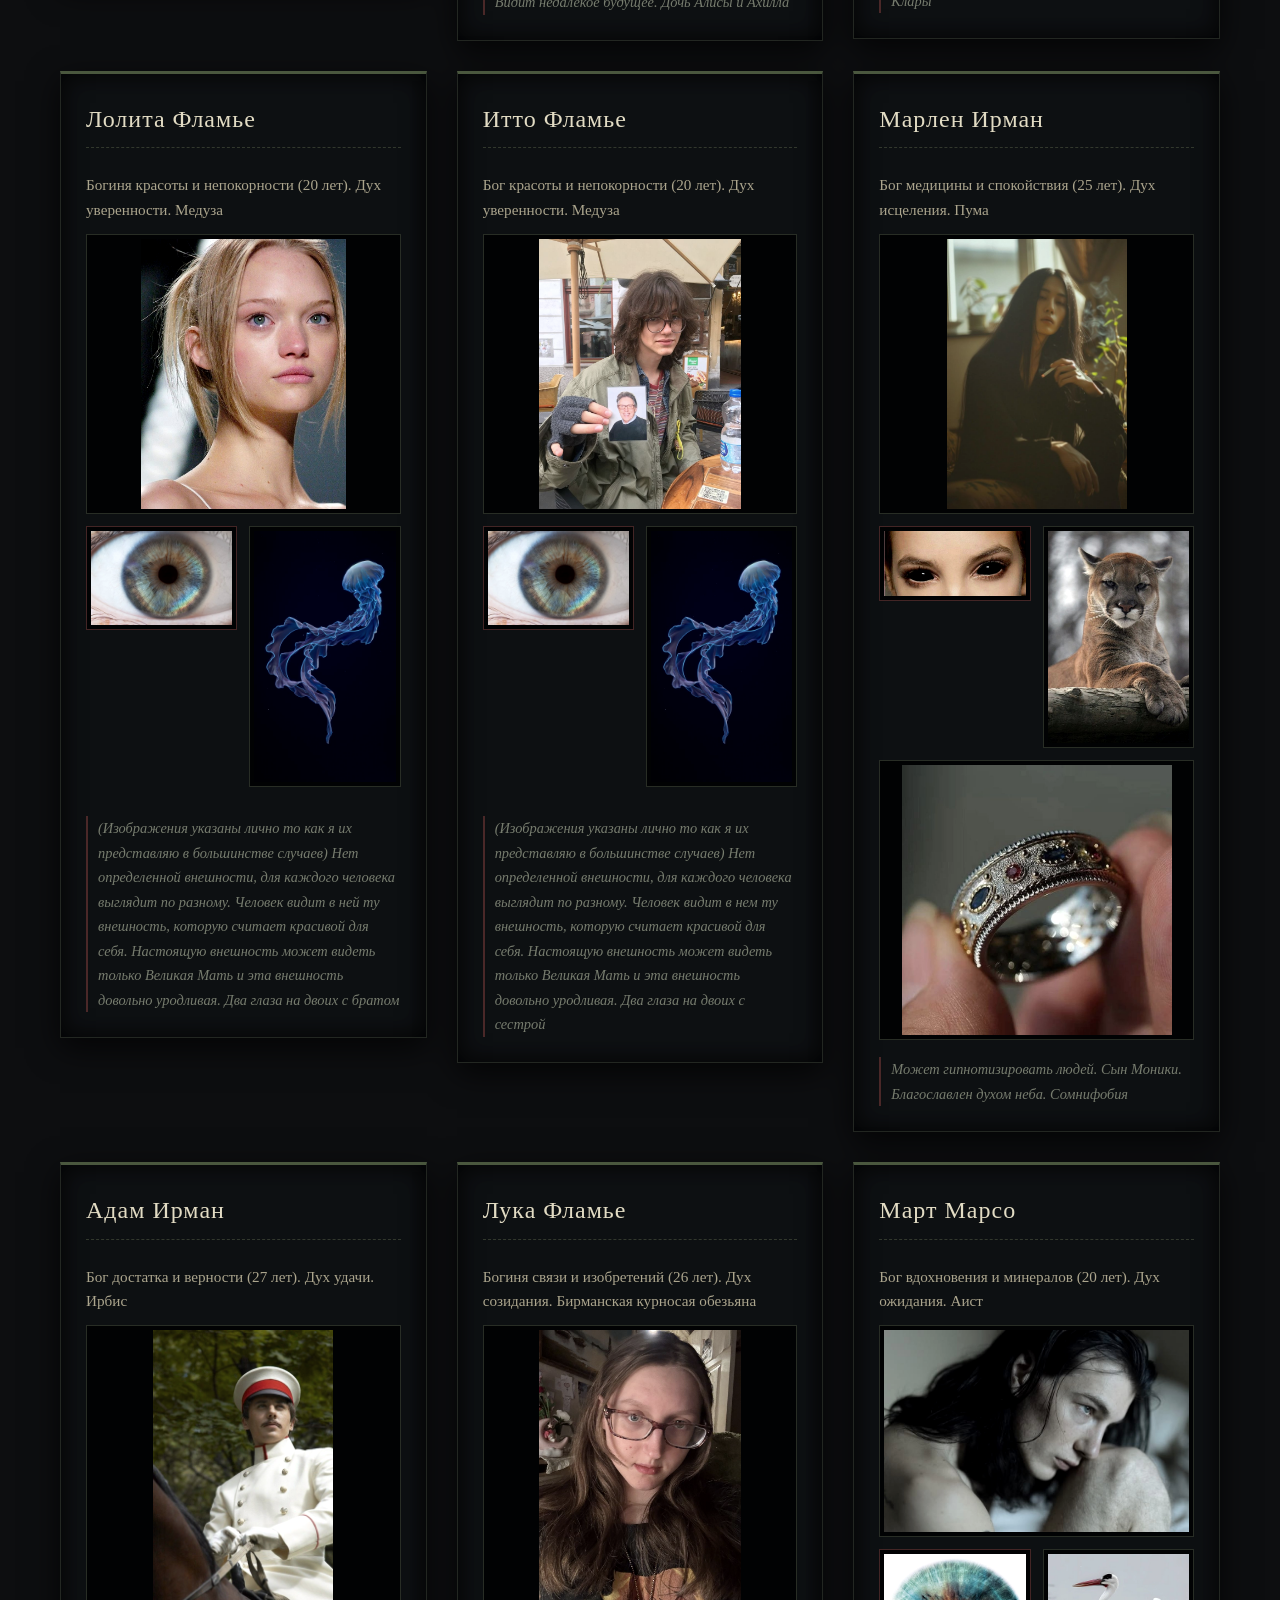
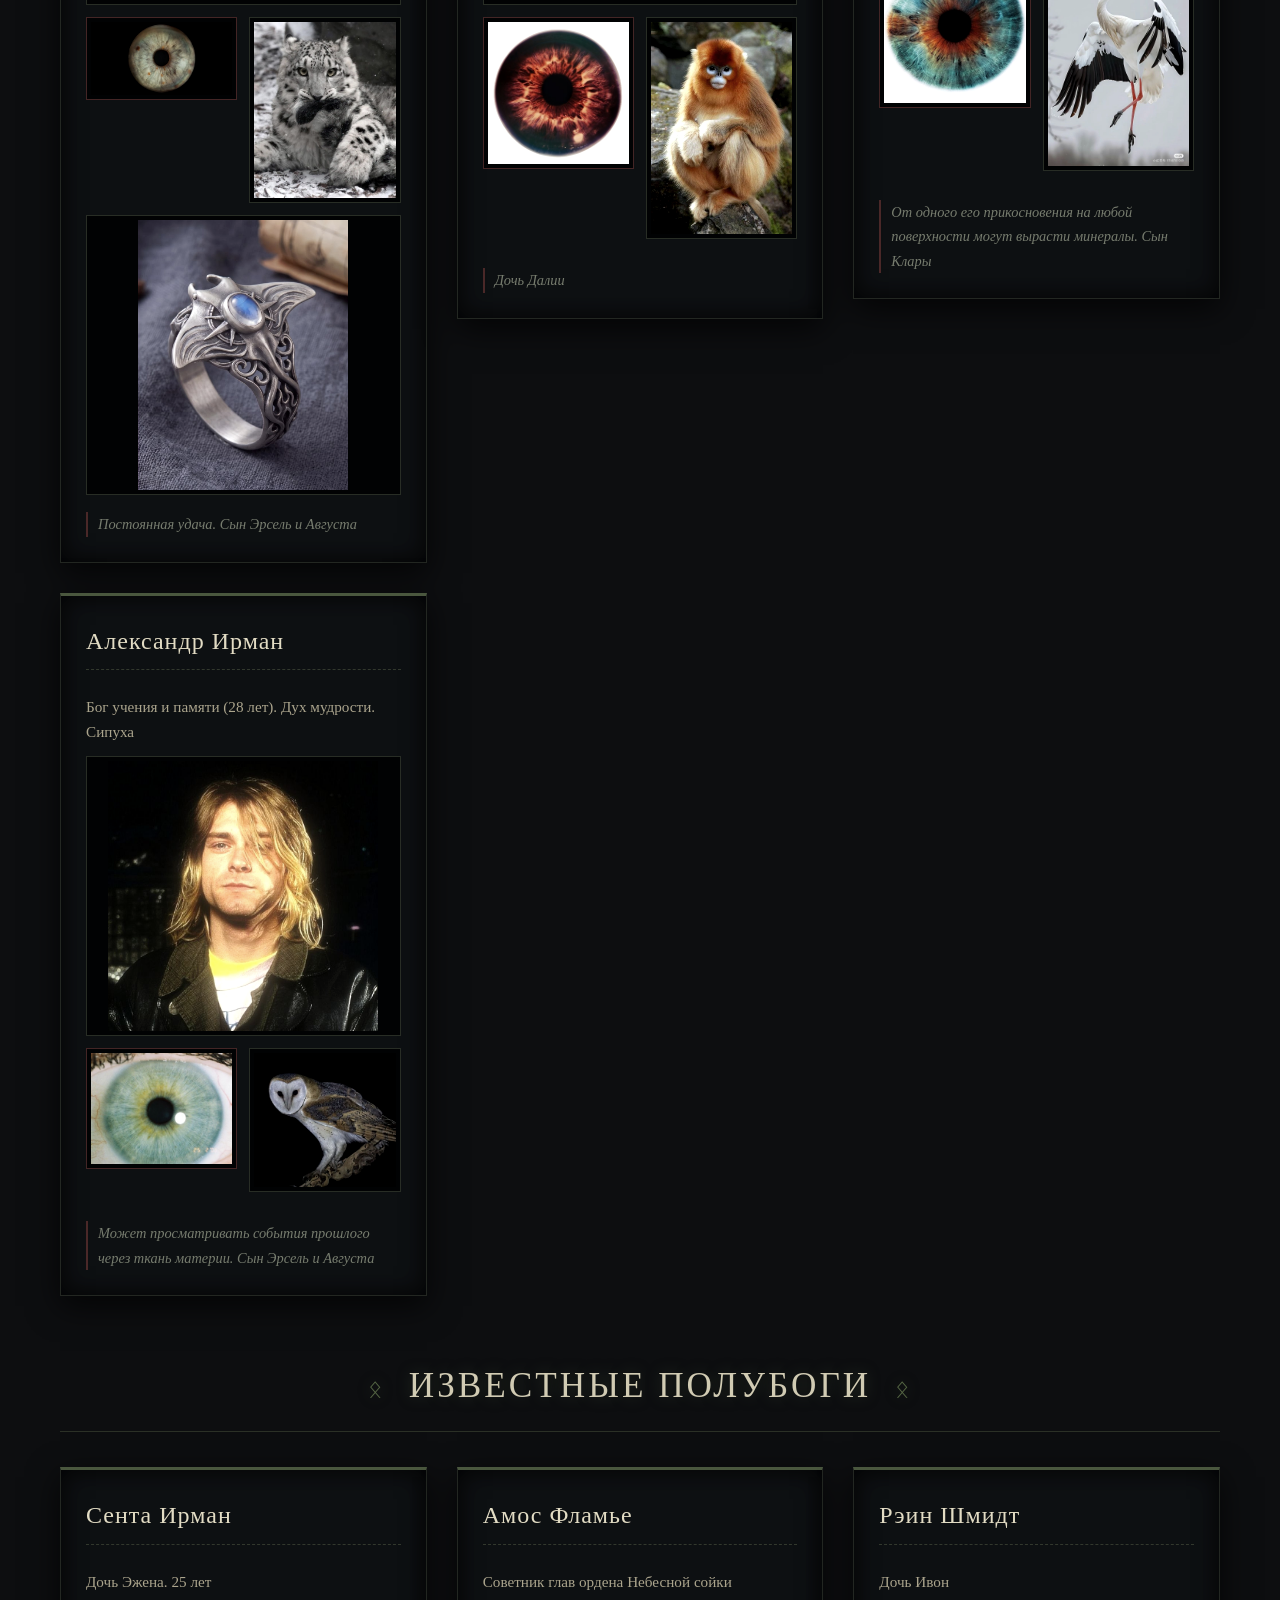
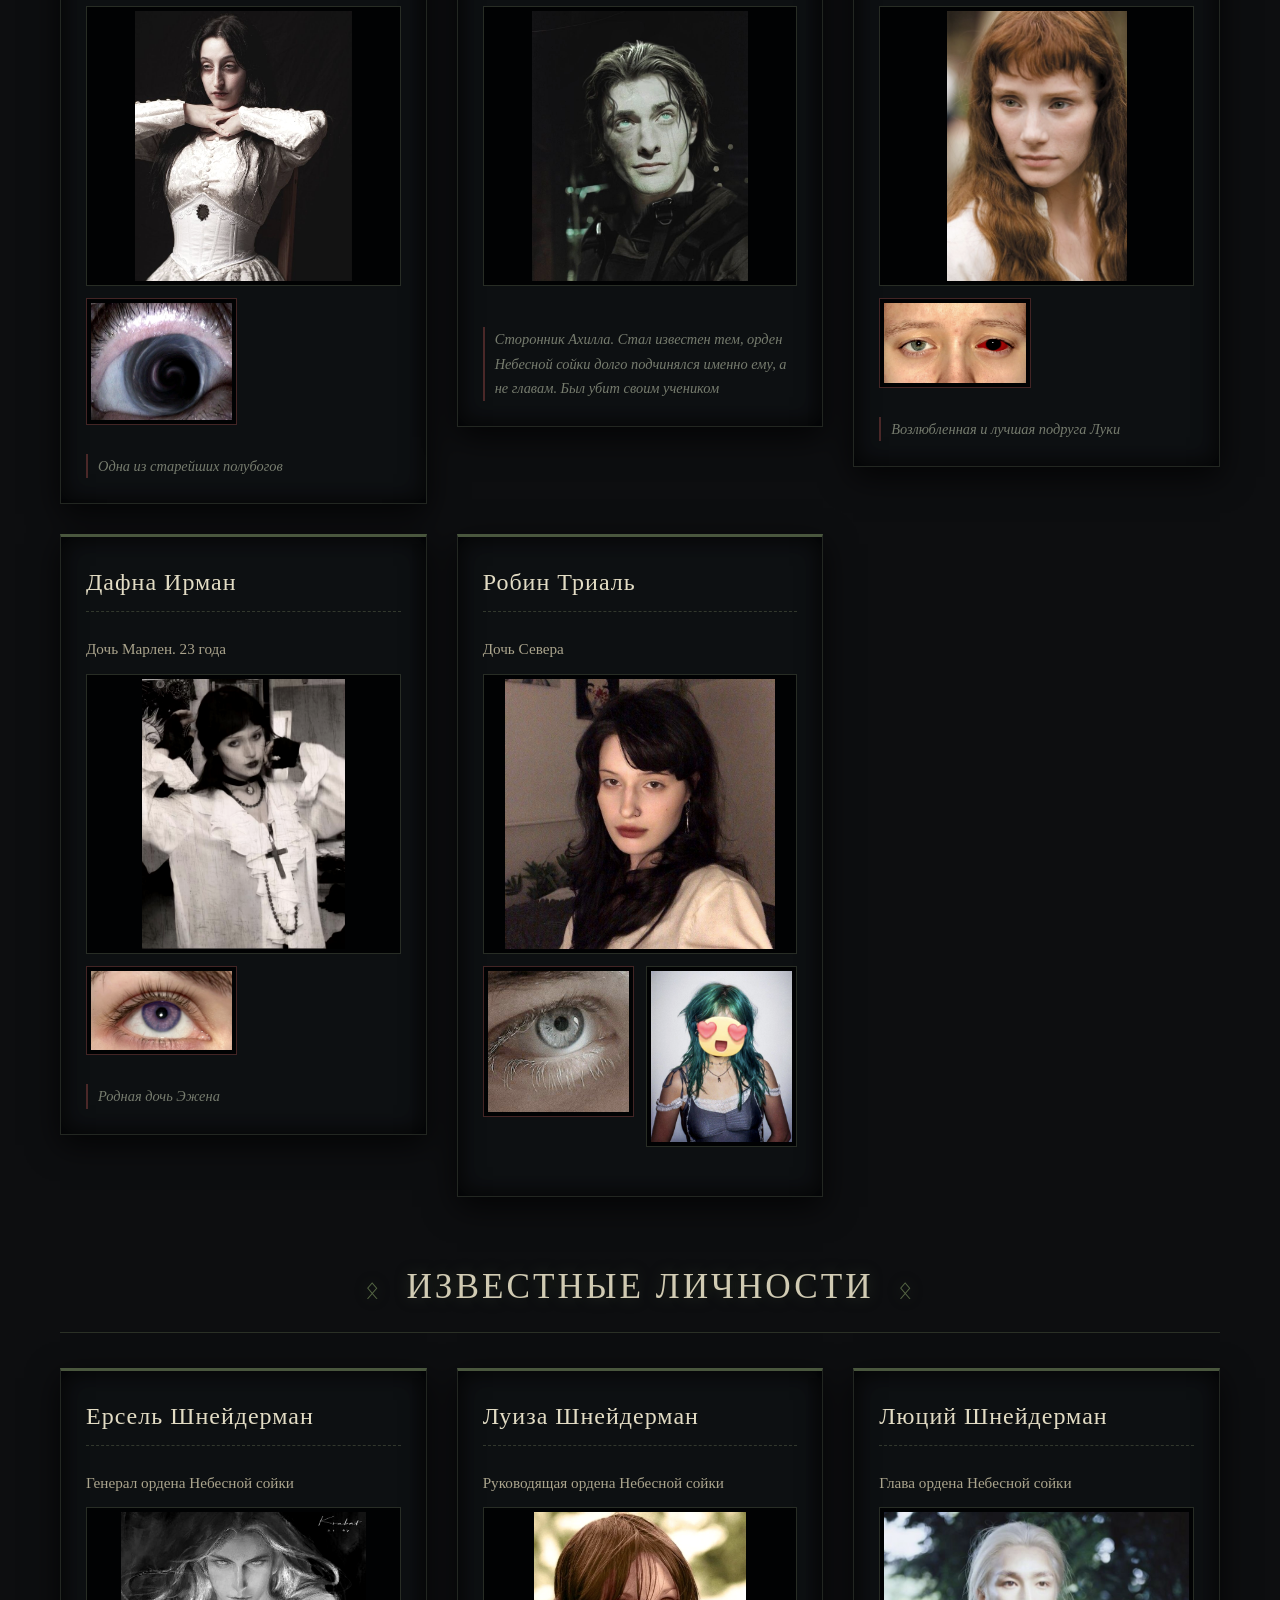
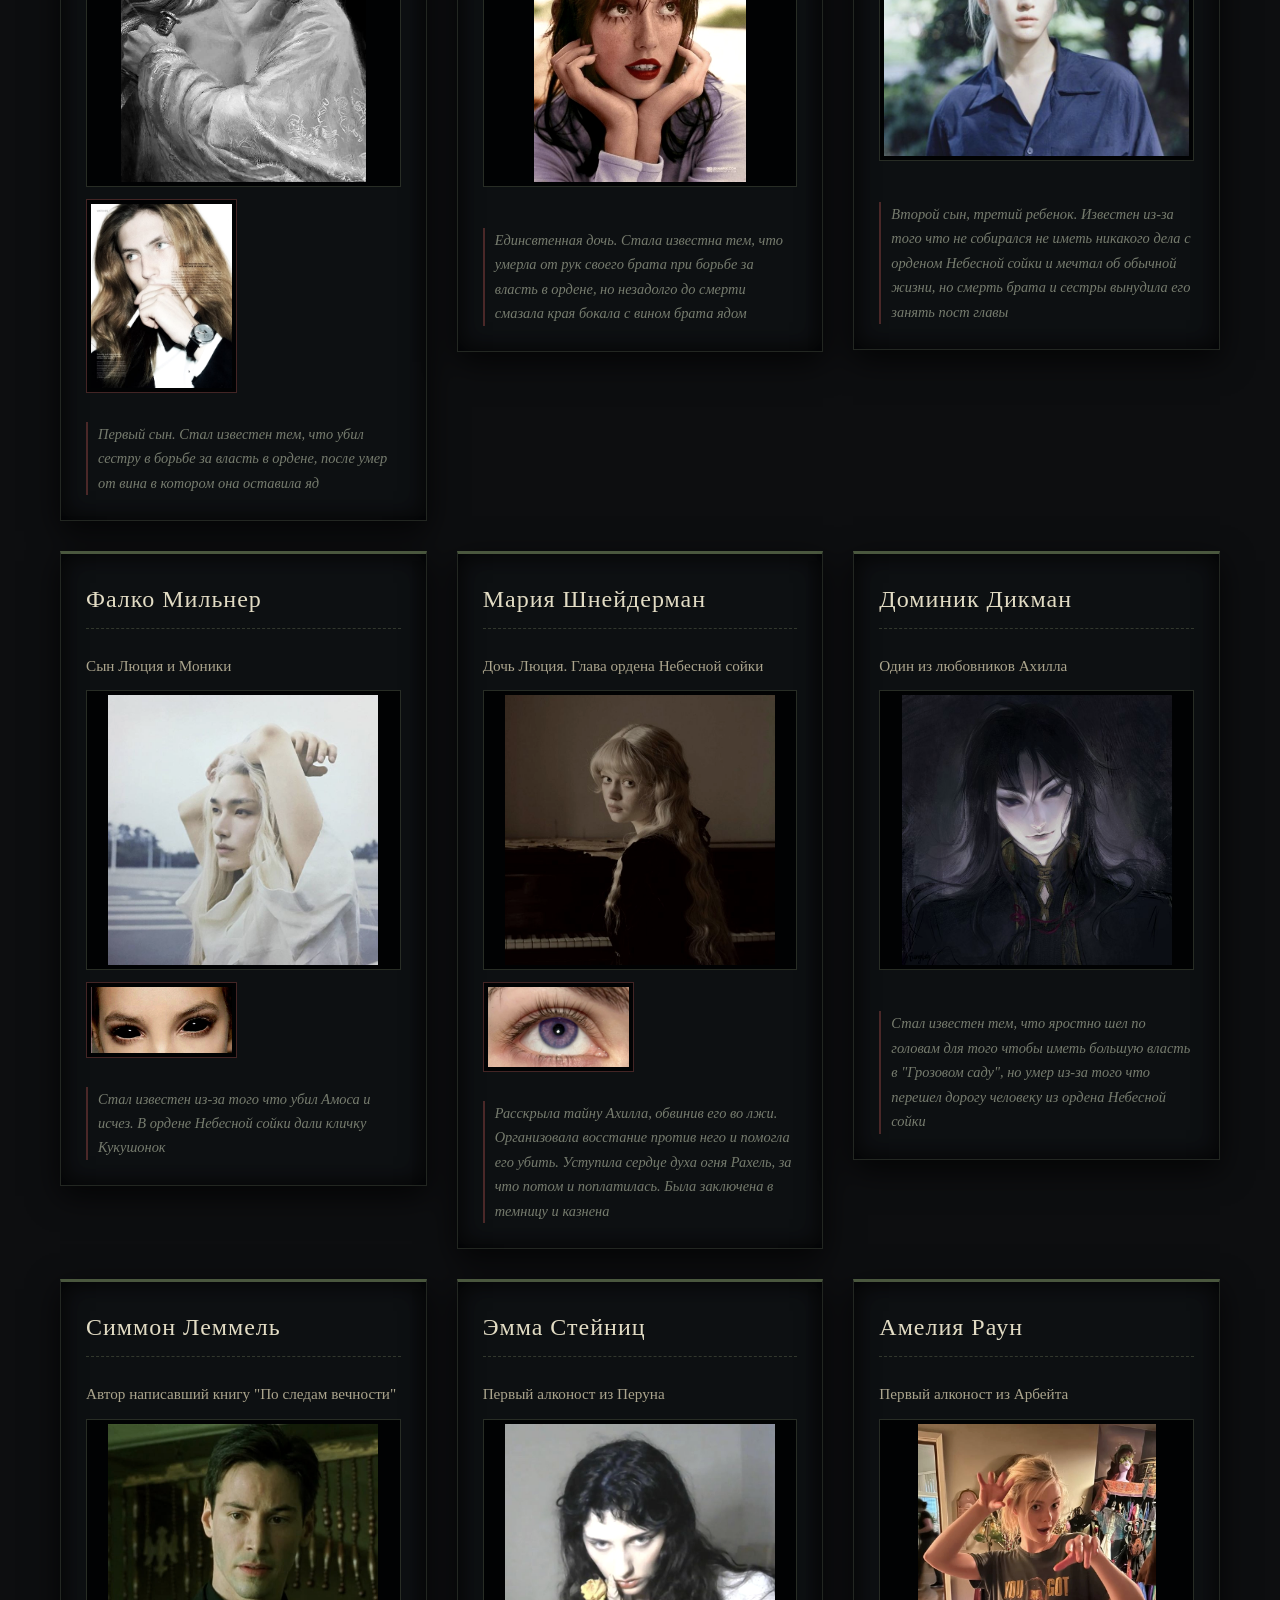
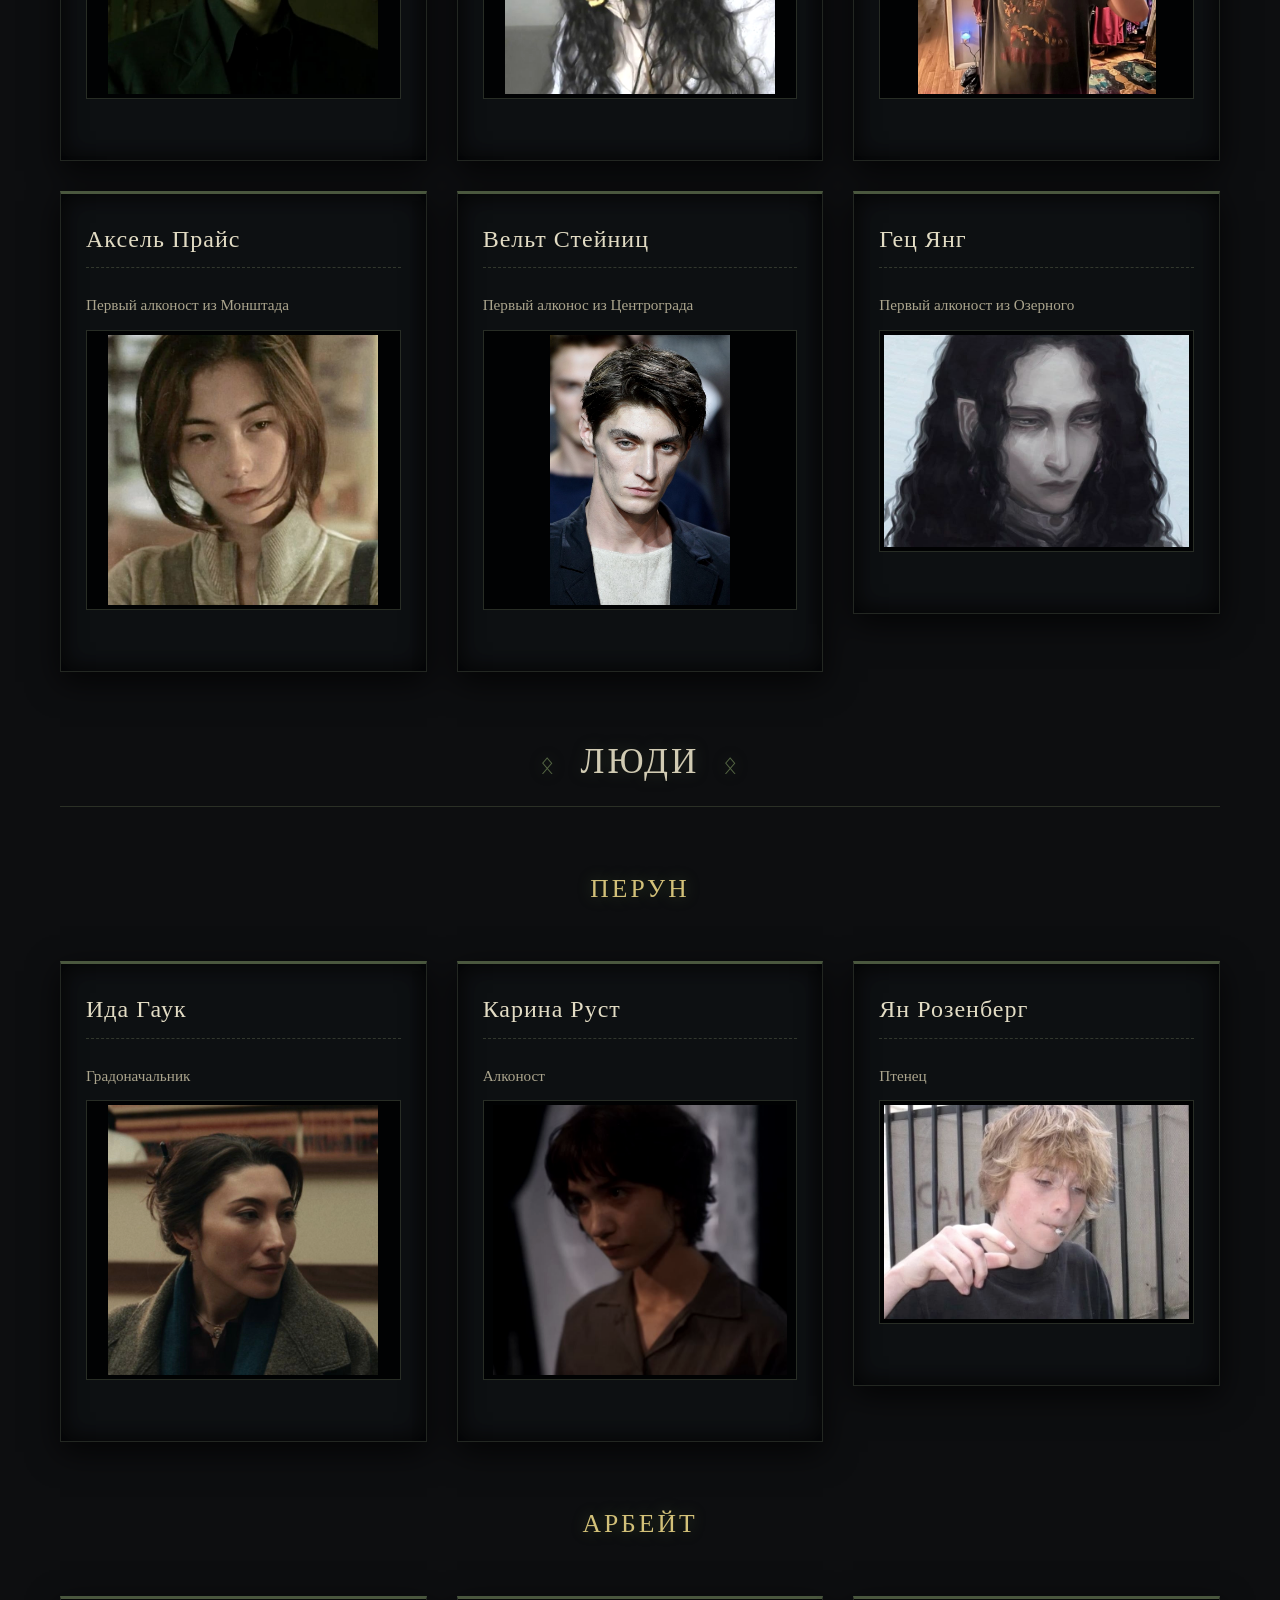
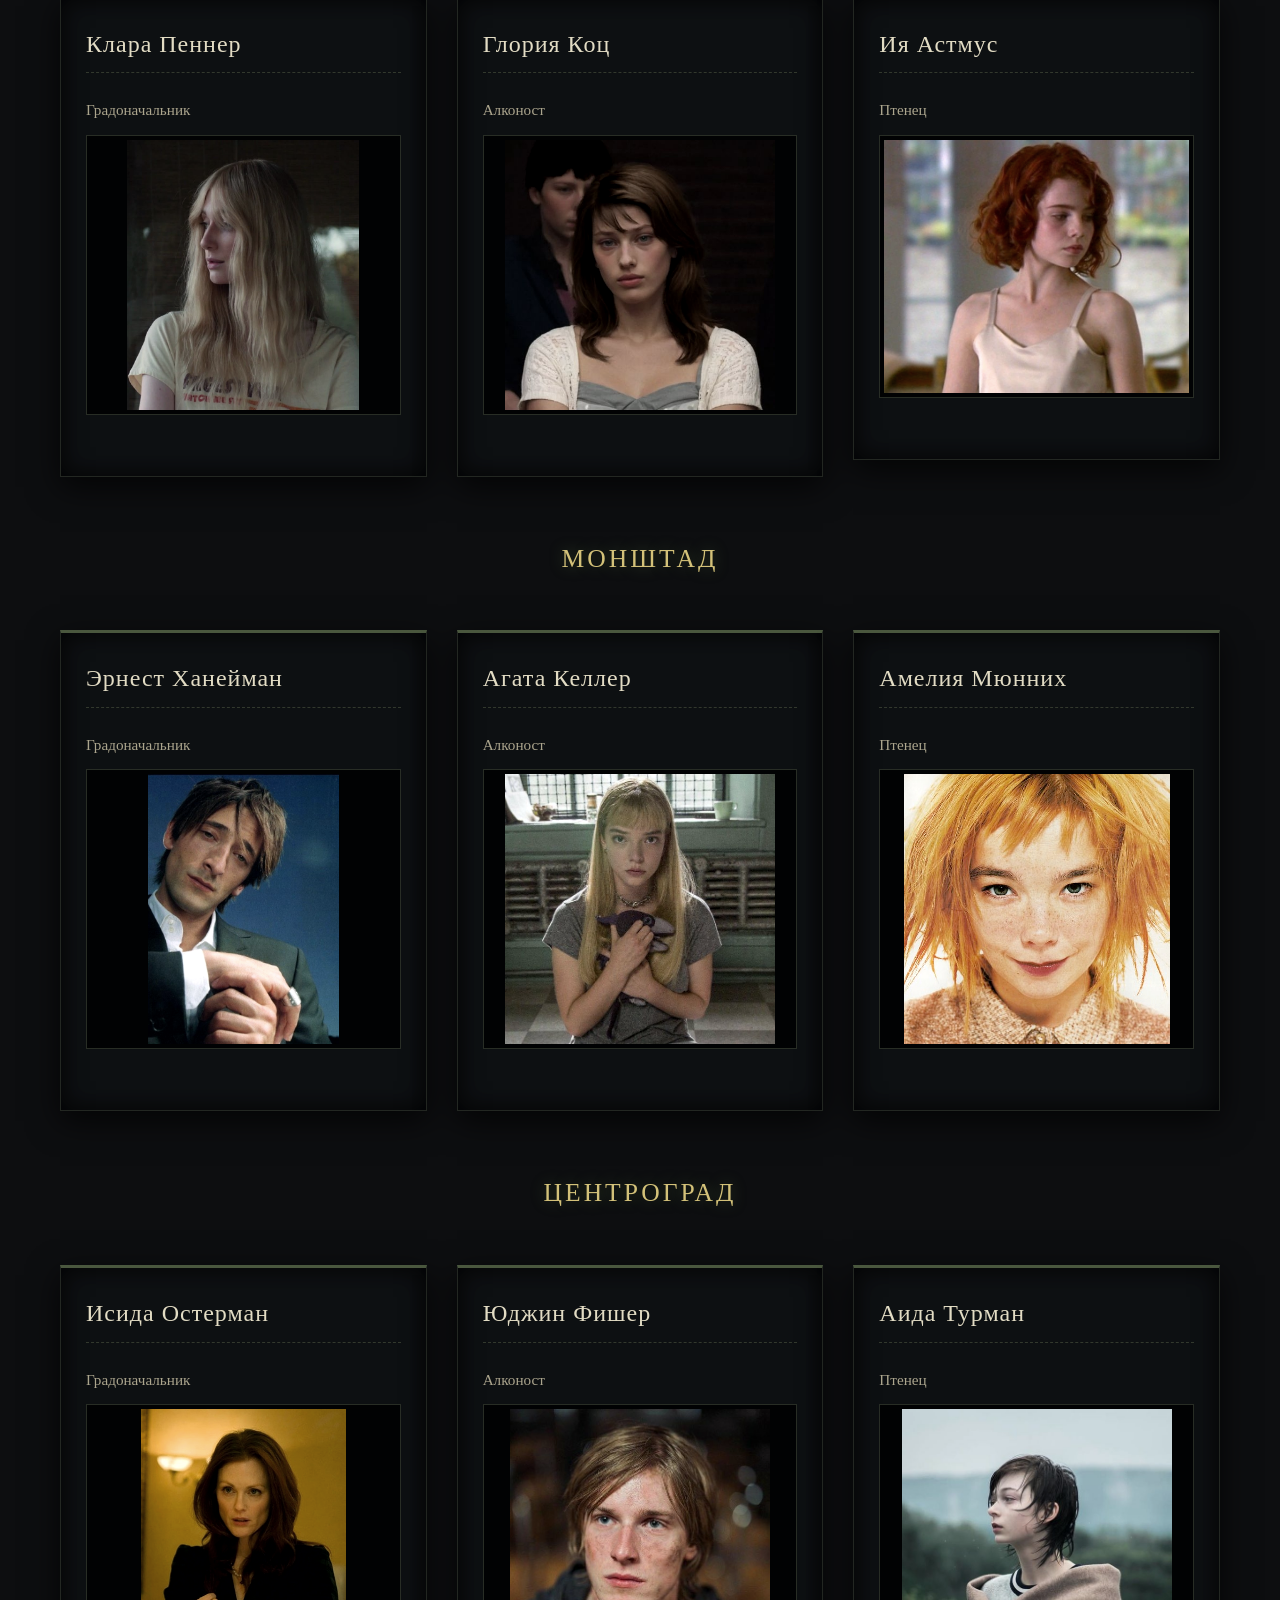
==== commit f2b0b8aa: "Обновление епт" ====
--- a/character.html
+++ b/character.html
@@ -373,7 +373,7 @@
                 <a class="name">Фалко Мильнер</a>
                 <p class="about">Сын Люция и Моники</p>
                 <img src="images/Falko.jpg" class="appearance">
-                <img src="" class="eyes">
+                <img src="image/MarlenEye.jpg" class="eyes">
                 <img src="" class="other"> <!--может быть не заполнено-->
                 <p class="maybe">Стал известен из-за того что убил Амоса и исчез. В ордене Небесной сойки дали кличку Кукушонок</p> <!--может быть не заполнено-->
             </li>
@@ -381,7 +381,7 @@
                 <a class="name">Мария Шнейдерман</a>
                 <p class="about">Дочь Люция. Глава ордена Небесной сойки</p>
                 <img src="image/Maria.jpg" class="appearance">
-                <img src="" class="eyes">
+                <img src="images/DafnaEye.jpg" class="eyes">
                 <img src="" class="other"> <!--может быть не заполнено-->
                 <p class="maybe">Расскрыла тайну Ахилла, обвинив его во лжи. Организовала восстание против него и помогла его убить. Уступила сердце духа огня Рахель, за что потом и поплатилась. Была заключена в темницу и казнена</p> <!--может быть не заполнено-->
             </li>
--- a/styles/styleMain.css
+++ b/styles/styleMain.css
@@ -106,6 +106,7 @@
 }
 
 .bigTextLogo {
+    text-decoration: none;
     font-size: 3.5rem;
     font-weight: 400;
     color: #d1cbb3;
--- a/styles/styleCharacter.css
+++ b/styles/styleCharacter.css
@@ -210,4 +210,29 @@
     .eyes, .animal, .other {
         max-height: 220px;
     }
+}
+
+.pav {
+    position: absolute;
+    bottom: 5px;   /* Прижимаем к самому низу */
+    left: 15px;   /* Прячем в левый нижний угол */
+    width: 50px;   /* Делаем совсем крошечным */
+    height: auto;
+    
+    /* Слияние с хтоническим фоном */
+    opacity: 0.04;                  /* Почти невидимый (всего 4% видимости) */
+    filter: grayscale(100%) contrast(80%); /* Убираем цвета и приглушаем контраст */
+    mix-blend-mode: luminosity;    /* Картинка перенимает текстуру и цвет фона */
+    
+    cursor: default;
+    pointer-events: auto;           /* Разрешаем наведение мышкой */
+    transition: all 0.8s ease-in-out; /* Очень плавное, "туманное" проявление */
+    z-index: 1;
+}
+
+/* Эффект при наведении — Пав плавно материализуется из тумана */
+.pav:hover {
+    opacity: 0.65;                  /* Проявляется, но не слепит глаза */
+    filter: grayscale(20%) contrast(110%); /* Возвращаются приглушенные цвета */
+    transform: scale(1.1);          /* Слегка увеличивается, словно делает шаг вперед */
 }
